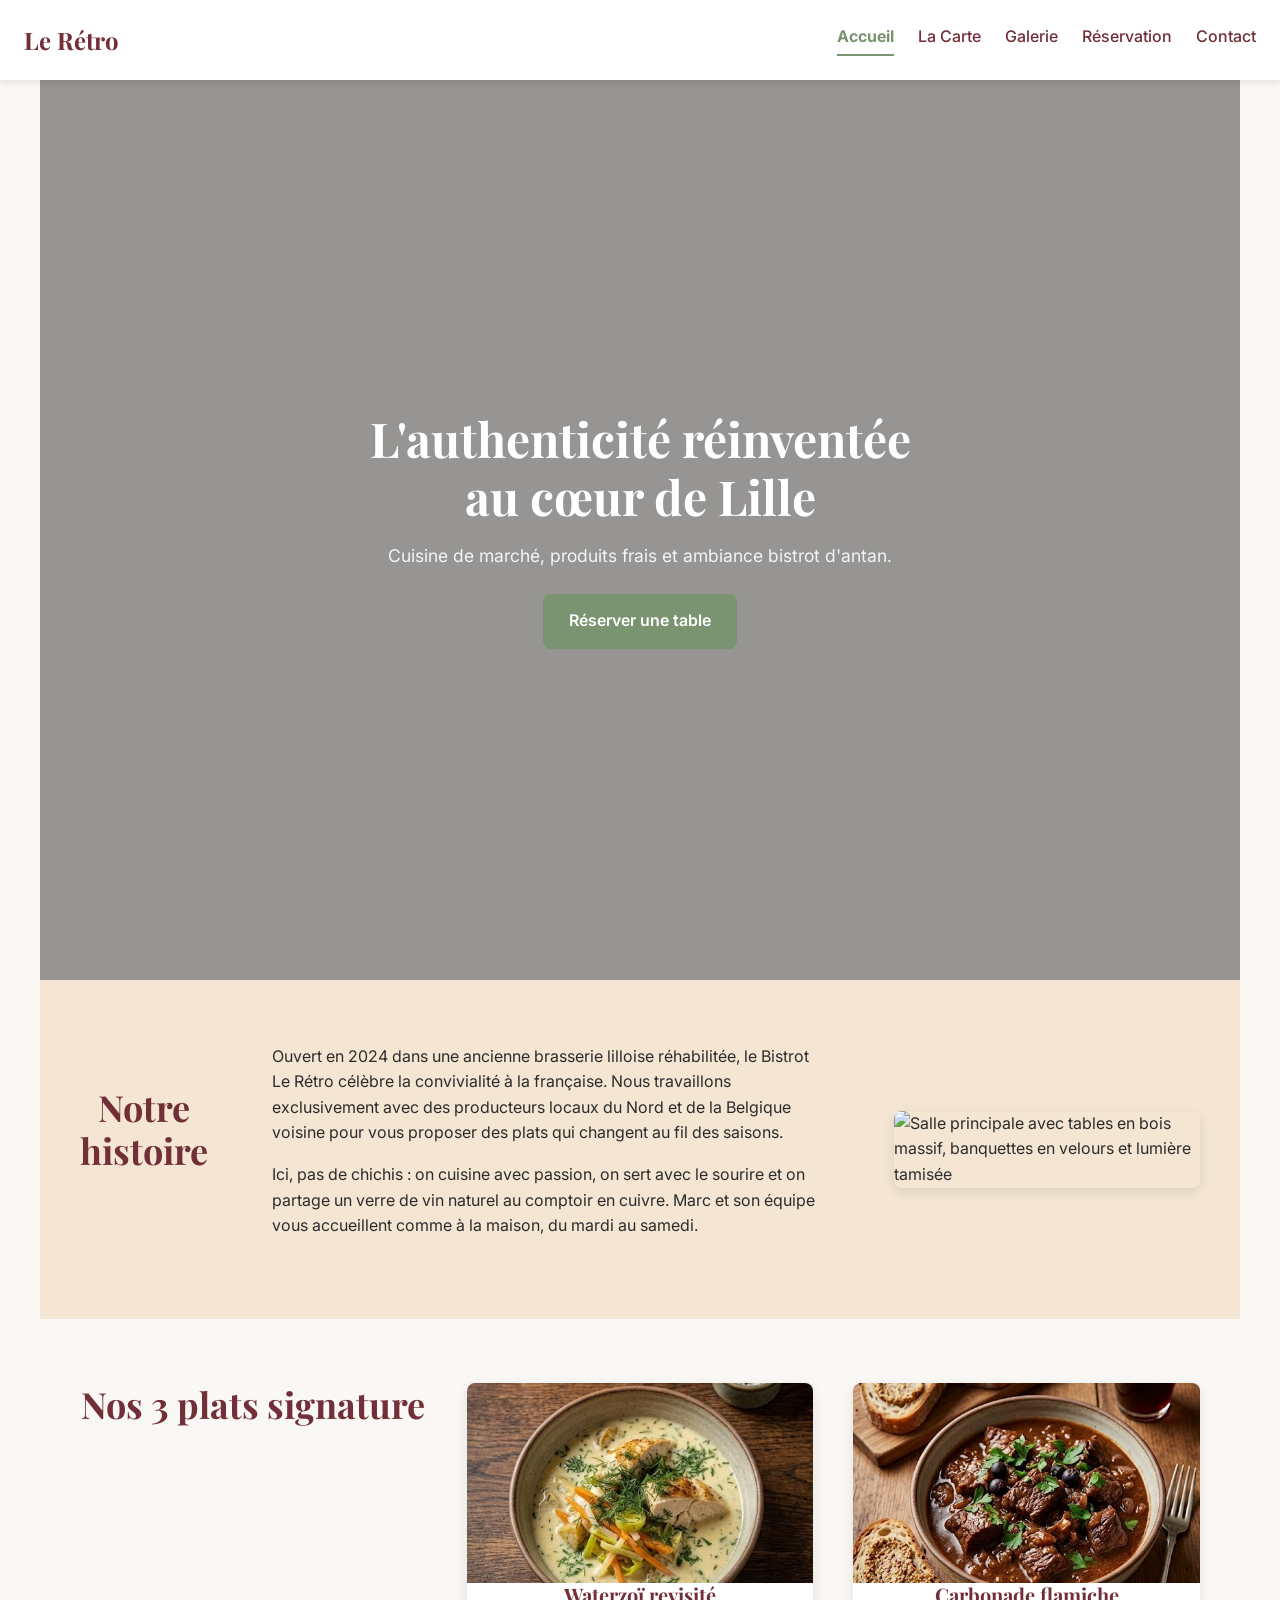
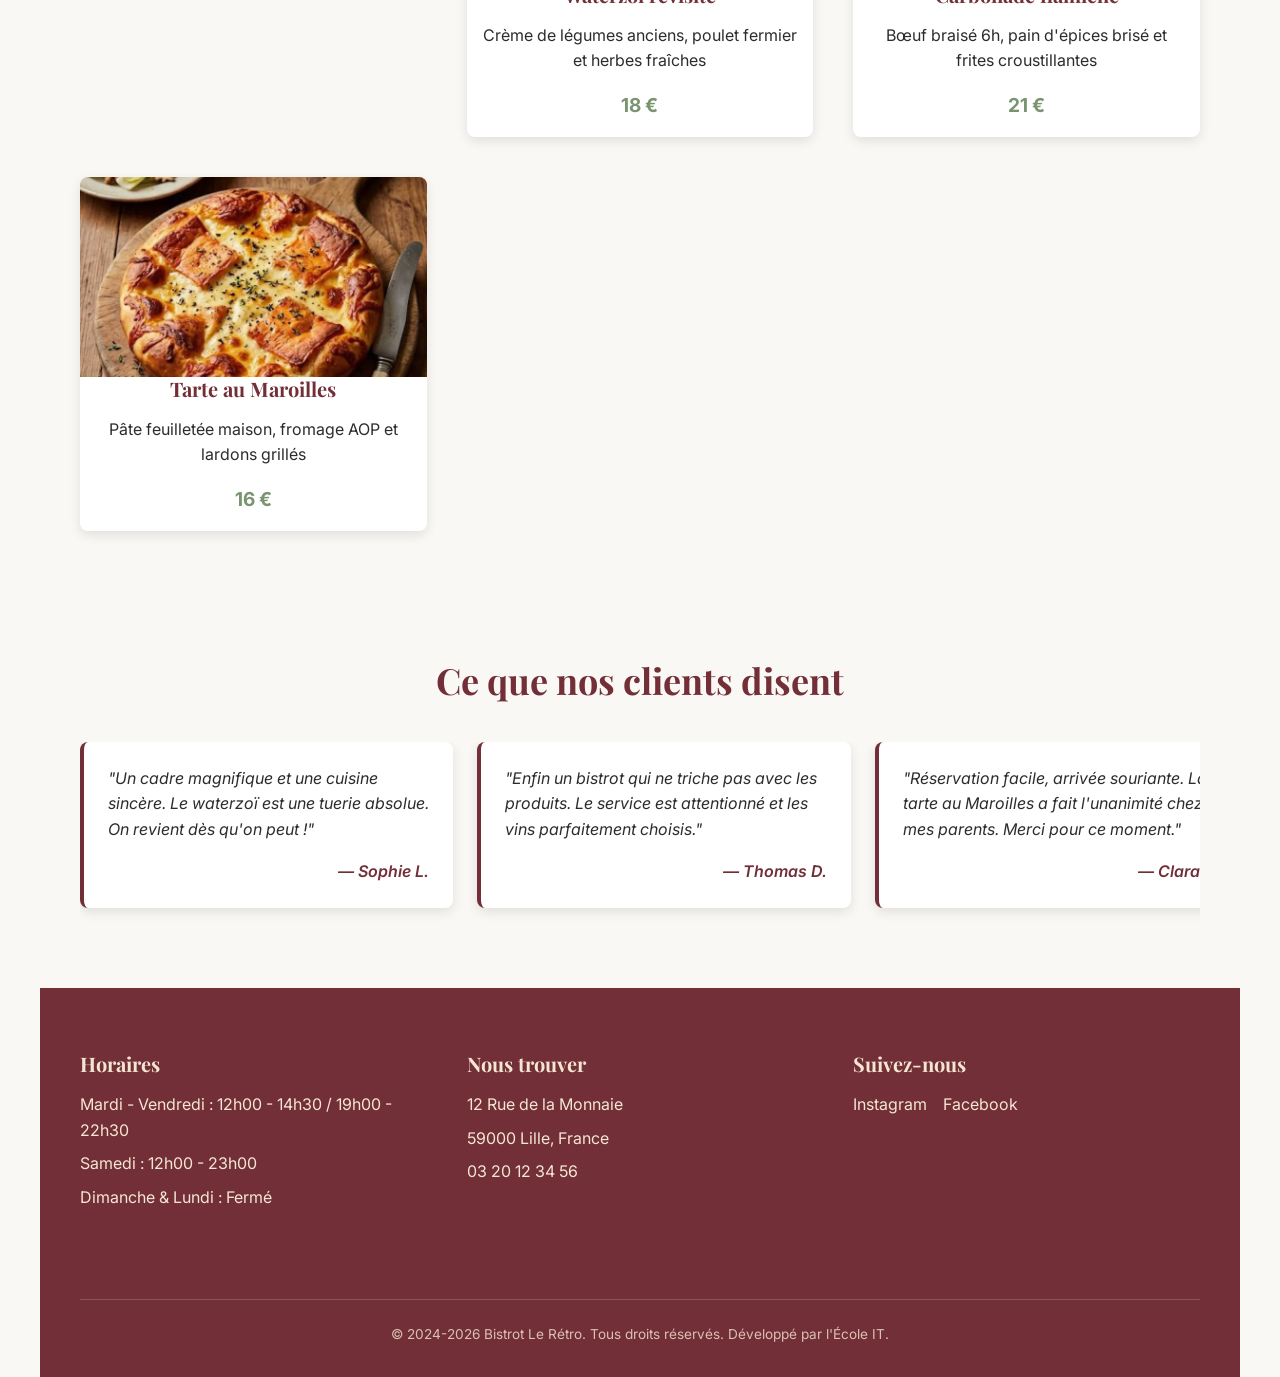
==== index.html @ cd4eb7df "feat add style and menu" ====
<!DOCTYPE html>
<html lang="fr">
<head>
    <meta charset="UTF-8">
    <meta name="viewport" content="width=device-width, initial-scale=1.0">
    <meta name="description" content="Bistrot Le Rétro - Néobistrot lillois. Cuisine de marché, produits frais et cadre chaleureux. Réservez votre table.">
    <title>Bistrot Le Rétro | Accueil</title>
    <link rel="preconnect" href="https://fonts.googleapis.com">
    <link rel="preconnect" href="https://fonts.gstatic.com" crossorigin>
    <link href="https://fonts.googleapis.com/css2?family=Inter:wght@400;500;600&family=Playfair+Display:wght@500;700&display=swap" rel="stylesheet">
    <link rel="stylesheet" href="css/style.css">
</head>
<body>
    <!-- HEADER STICKY -->
    <header class="header" id="header">
        <a href="index.html" class="logo" aria-label="Retour à l'accueil - Bistrot Le Rétro">Le Rétro</a>
        
        <button class="burger-menu" aria-label="Ouvrir le menu de navigation" aria-expanded="false" aria-controls="main-nav">
            <span class="burger-line"></span>
            <span class="burger-line"></span>
            <span class="burger-line"></span>
        </button>

        <nav class="main-nav" id="main-nav">
            <ul class="nav-list">
                <li><a href="index.html" class="nav-link active" aria-current="page">Accueil</a></li>
                <li><a href="menu.html" class="nav-link">La Carte</a></li>
                <li><a href="galerie.html" class="nav-link">Galerie</a></li>
                <li><a href="reservation.html" class="nav-link">Réservation</a></li>
                <li><a href="contact.html" class="nav-link">Contact</a></li>
            </ul>
        </nav>
    </header>

    <main>
        <!-- HERO PLEIN ÉCRAN -->
        <section class="hero" id="hero">
            <div class="hero-overlay"></div>
            <div class="hero-content">
                <h1>L'authenticité réinventée au cœur de Lille</h1>
                <p class="hero-slogan">Cuisine de marché, produits frais et ambiance bistrot d'antan.</p>
                <a href="reservation.html" class="btn btn-primary">Réserver une table</a>
            </div>
        </section>

        <!-- NOTRE HISTOIRE (Flexbox) -->
        <section class="story" id="story">
            <h2>Notre histoire</h2>
            <article class="story-text">
                <p>Ouvert en 2024 dans une ancienne brasserie lilloise réhabilitée, le Bistrot Le Rétro célèbre la convivialité à la française. Nous travaillons exclusivement avec des producteurs locaux du Nord et de la Belgique voisine pour vous proposer des plats qui changent au fil des saisons.</p>
                <p>Ici, pas de chichis : on cuisine avec passion, on sert avec le sourire et on partage un verre de vin naturel au comptoir en cuivre. Marc et son équipe vous accueillent comme à la maison, du mardi au samedi.</p>
            </article>
            <img src="img/interieur-bistrot.webp" alt="Salle principale avec tables en bois massif, banquettes en velours et lumière tamisée" class="story-image" loading="lazy">
        </section>

        <!-- 3 PLATS SIGNATURE (Grid) -->
        <section class="signatures" id="signatures">
            <h2>Nos 3 plats signature</h2>
            <article class="signature-card">
                <img src="img/waterzoi.jpeg" alt="Waterzoï de volaille dans un plat en fonte avec légumes verts" class="signature-img" loading="lazy">
                <h3>Waterzoï revisité</h3>
                <p>Crème de légumes anciens, poulet fermier et herbes fraîches</p>
                <span class="signature-price">18 €</span>
            </article>
            <article class="signature-card">
                <img src="img/carbo.jpeg" alt="Carbonade flamande accompagnée de frites maison et sauce brune" class="signature-img" loading="lazy">
                <h3>Carbonade flamiche</h3>
                <p>Bœuf braisé 6h, pain d'épices brisé et frites croustillantes</p>
                <span class="signature-price">21 €</span>
            </article>
            <article class="signature-card">
                <img src="img/tarte.webp" alt="Tarte au Maroilles dorée servie avec une salade verte assaisonnée" class="signature-img" loading="lazy">
                <h3>Tarte au Maroilles</h3>
                <p>Pâte feuilletée maison, fromage AOP et lardons grillés</p>
                <span class="signature-price">16 €</span>
            </article>
        </section>

        <!-- AVIS CLIENTS (Carrousel CSS) -->
        <section class="testimonials" id="testimonials">
            <h2>Ce que nos clients disent</h2>
            <div class="testimonials-track">
                <article class="testimonial-card">
                    <blockquote>"Un cadre magnifique et une cuisine sincère. Le waterzoï est une tuerie absolue. On revient dès qu'on peut !"</blockquote>
                    <cite>— Sophie L.</cite>
                </article>
                <article class="testimonial-card">
                    <blockquote>"Enfin un bistrot qui ne triche pas avec les produits. Le service est attentionné et les vins parfaitement choisis."</blockquote>
                    <cite>— Thomas D.</cite>
                </article>
                <article class="testimonial-card">
                    <blockquote>"Réservation facile, arrivée souriante. La tarte au Maroilles a fait l'unanimité chez mes parents. Merci pour ce moment."</blockquote>
                    <cite>— Clara M.</cite>
                </article>
            </div>
        </section>
    </main>

    <!-- FOOTER -->
    <footer class="footer" id="footer">
        <section class="footer-hours">
            <h3>Horaires</h3>
            <p>Mardi - Vendredi : 12h00 - 14h30 / 19h00 - 22h30</p>
            <p>Samedi : 12h00 - 23h00</p>
            <p>Dimanche & Lundi : Fermé</p>
        </section>
        <section class="footer-address">
            <h3>Nous trouver</h3>
            <address>
                <p>12 Rue de la Monnaie</p>
                <p>59000 Lille, France</p>
                <p><a href="tel:+33320123456">03 20 12 34 56</a></p>
            </address>
        </section>
        <section class="footer-social">
            <h3>Suivez-nous</h3>
            <ul class="social-list">
                <li><a href="#" aria-label="Page Instagram du Bistrot" target="_blank" rel="noopener noreferrer">Instagram</a></li>
                <li><a href="#" aria-label="Page Facebook du Bistrot" target="_blank" rel="noopener noreferrer">Facebook</a></li>
            </ul>
        </section>
        <p class="copyright">&copy; 2024-2026 Bistrot Le Rétro. Tous droits réservés. Développé par l'École IT.</p>
    </footer>

    <!-- Scripts préparés pour le J3 (defer pour ne pas bloquer le rendu) -->
    <script src="js/menu.js" defer></script>
    <script src="js/galerie.js" defer></script>
    <script src="js/reservation.js" defer></script>
</body>
</html>
---- css/style.css ----
/* =========================================
   CSS - BISTROT LE RÉTRO (Mobile-First)
   ========================================= */

/* 1. VARIABLES & CONFIGURATION */
:root {
  --color-primary: #722f37;
  --color-secondary: #f5e6d3;
  --color-accent: #7a9471;
  --color-text: #2c2c2c;
  --color-bg: #faf8f5;
  --color-white: #ffffff;

  --font-title: 'Playfair Display', serif;
  --font-body: 'Inter', sans-serif;

  --spacing-xs: 0.5rem;
  --spacing-sm: 1rem;
  --spacing-md: 1.5rem;
  --spacing-lg: 2.5rem;
  --spacing-xl: 4rem;

  --radius: 8px;
  --shadow: 0 4px 12px rgba(0,0,0,0.1);
  --transition: 0.3s ease;
}

html { scroll-behavior: smooth; }

/* 2. RESET & BASE */
*, *::before, *::after { box-sizing: border-box; margin: 0; padding: 0; }

body {
  font-family: var(--font-body);
  background-color: var(--color-bg);
  color: var(--color-text);
  line-height: 1.6;
  font-size: 16px;
  -webkit-font-smoothing: antialiased;
}

h1, h2, h3 { font-family: var(--font-title); line-height: 1.2; color: var(--color-primary); margin-bottom: var(--spacing-sm); }
h1 { font-size: 2rem; }
h2 { font-size: 1.75rem; text-align: center; margin-bottom: var(--spacing-lg); }
h3 { font-size: 1.25rem; }

p { margin-bottom: var(--spacing-sm); }
a { color: var(--color-primary); text-decoration: none; transition: color var(--transition); }
a:hover, a:focus { color: var(--color-accent); }
img { max-width: 100%; height: auto; display: block; }
ul { list-style: none; }
button { font-family: inherit; cursor: pointer; border: none; background: none; }

/* Accessibilité & Réduction de mouvement */
@media (prefers-reduced-motion: reduce) {
  *, *::before, *::after { animation-duration: 0.01ms !important; transition-duration: 0.01ms !important; scroll-behavior: auto !important; }
}

/* 3. UTILITAIRES */
.btn {
  display: inline-block;
  padding: 0.8rem 1.5rem;
  background: var(--color-primary);
  color: var(--color-white);
  border: 2px solid var(--color-primary);
  border-radius: var(--radius);
  font-weight: 600;
  text-align: center;
  transition: background var(--transition), color var(--transition), border-color var(--transition);
}
.btn:hover, .btn:focus { background: transparent; color: var(--color-primary); }

/* 4. HEADER & NAVIGATION (Mobile par défaut) */
.header {
  position: sticky;
  top: 0;
  z-index: 100;
  background: var(--color-white);
  box-shadow: 0 2px 8px rgba(0,0,0,0.1);
  padding: var(--spacing-sm) var(--spacing-md);
  display: flex;
  justify-content: space-between;
  align-items: center;
}
.logo { font-family: var(--font-title); font-size: 1.5rem; font-weight: 700; color: var(--color-primary); }

.burger-menu { display: flex; flex-direction: column; gap: 4px; padding: 0.5rem; }
.burger-line { display: block; width: 24px; height: 3px; background: var(--color-primary); border-radius: 2px; transition: transform var(--transition), opacity var(--transition); }

.main-nav {
  position: absolute;
  top: 100%; left: 0; right: 0;
  background: var(--color-white);
  padding: var(--spacing-sm);
  transform: translateY(-10px);
  opacity: 0; visibility: hidden;
  transition: all var(--transition);
  box-shadow: var(--shadow);
}
.main-nav.is-active { transform: translateY(0); opacity: 1; visibility: visible; } /* Hook JS */

.nav-list { display: flex; flex-direction: column; gap: var(--spacing-sm); }
.nav-link { font-weight: 500; padding: 0.5rem; display: block; border-bottom: 1px solid var(--color-secondary); }
.nav-link.active { color: var(--color-accent); font-weight: 700; }

/* 5. SECTIONS PRINCIPALES */
/* HERO */
.hero {
  position: relative;
  min-height: 80vh;
  background: linear-gradient(rgba(0,0,0,0.4), rgba(0,0,0,0.4)), url('../img/hero-bg.webp') center/cover no-repeat;
  display: flex; align-items: center; justify-content: center;
  text-align: center; padding: var(--spacing-xl) var(--spacing-sm);
}
.hero-overlay { position: absolute; inset: 0; }
.hero-content { position: relative; z-index: 2; color: var(--color-white); max-width: 600px; }
.hero h1 { color: var(--color-white); margin-bottom: var(--spacing-sm); }
.hero-slogan { font-size: 1.1rem; margin-bottom: var(--spacing-md); opacity: 0.9; }
.hero .btn { background: var(--color-accent); border-color: var(--color-accent); }
.hero .btn:hover { background: transparent; color: var(--color-accent); }

/* STORY (Flex 2 colonnes sur tablette+) */
.story { padding: var(--spacing-xl) var(--spacing-sm); background: var(--color-secondary); display: flex; flex-direction: column; gap: var(--spacing-lg); align-items: center; }
.story-text { max-width: 800px; text-align: center; }
.story-image { border-radius: var(--radius); box-shadow: var(--shadow); width: 100%; max-width: 400px; }

/* SIGNATURES (Grid 1 col mobile → 2 → 3) */
.signatures { padding: var(--spacing-xl) var(--spacing-sm); display: grid; grid-template-columns: 1fr; gap: var(--spacing-lg); max-width: 1200px; margin: 0 auto; }
.signature-card { background: var(--color-white); border-radius: var(--radius); overflow: hidden; box-shadow: var(--shadow); transition: transform var(--transition); text-align: center; }
.signature-card:hover { transform: translateY(-5px); }
.signature-img { width: 100%; height: 200px; object-fit: cover; }
.signature-card h3, .signature-card p, .signature-price { padding: 0 var(--spacing-sm); }
.signature-price { display: block; margin-top: var(--spacing-xs); margin-bottom: var(--spacing-sm); font-weight: 700; color: var(--color-accent); font-size: 1.2rem; }

/* TESTIMONIALS (Carrousel CSS pur) */
.testimonials { padding: var(--spacing-xl) var(--spacing-sm); background: var(--color-bg); overflow: hidden; }
.testimonials-track { display: flex; gap: var(--spacing-md); overflow-x: auto; scroll-snap-type: x mandatory; padding-bottom: var(--spacing-sm); -webkit-overflow-scrolling: touch; }
.testimonials-track::-webkit-scrollbar { height: 6px; }
.testimonials-track::-webkit-scrollbar-thumb { background: var(--color-primary); border-radius: 3px; }
.testimonial-card { flex: 0 0 85%; background: var(--color-white); padding: var(--spacing-md); border-radius: var(--radius); box-shadow: var(--shadow); scroll-snap-align: center; border-left: 4px solid var(--color-primary); }
.testimonial-card blockquote { font-style: italic; margin-bottom: var(--spacing-sm); }
.testimonial-card cite { font-weight: 600; color: var(--color-primary); display: block; text-align: right; }

/* FOOTER */
.footer { background: var(--color-primary); color: var(--color-secondary); padding: var(--spacing-xl) var(--spacing-sm) var(--spacing-md); display: flex; flex-direction: column; gap: var(--spacing-lg); }
.footer h3 { color: var(--color-secondary); margin-bottom: var(--spacing-sm); }
.footer p, .footer a { color: var(--color-secondary); margin-bottom: var(--spacing-xs); }
.footer address { font-style: normal; }
.footer-social ul { display: flex; gap: var(--spacing-sm); margin-top: var(--spacing-xs); }
.copyright { text-align: center; margin-top: var(--spacing-lg); padding-top: var(--spacing-md); border-top: 1px solid rgba(255,255,255,0.2); font-size: 0.85rem; opacity: 0.8; }

/* =========================================
   MEDIA QUERIES (TABLETTE ≥768px)
   ========================================= */
@media (min-width: 768px) {
  h1 { font-size: 2.5rem; } h2 { font-size: 2rem; }
  
  .burger-menu { display: none; }
  .main-nav { position: static; transform: none; opacity: 1; visibility: visible; background: transparent; box-shadow: none; padding: 0; }
  .nav-list { flex-direction: row; gap: var(--spacing-md); }
  .nav-link { border-bottom: none; padding: 0.5rem 0; position: relative; }
  .nav-link::after { content: ''; display: block; width: 0; height: 2px; background: var(--color-accent); transition: width 0.3s ease; margin-top: 4px; }
  .nav-link:hover::after, .nav-link.active::after { width: 100%; }

  .hero { min-height: 90vh; }
  .story { flex-direction: row; text-align: left; gap: var(--spacing-xl); }
  .story-text { text-align: left; }
  .story-image { max-width: 45%; }
  .signatures { grid-template-columns: repeat(2, 1fr); }
  .testimonial-card { flex: 0 0 50%; }
  .footer { display: grid; grid-template-columns: repeat(3, 1fr); gap: var(--spacing-lg); text-align: left; }
  .copyright { grid-column: 1 / -1; }
}

/* =========================================
   MEDIA QUERIES (DESKTOP ≥1280px)
   ========================================= */
@media (min-width: 1280px) {
  .container, .hero, .story, .signatures, .testimonials, .footer { max-width: 1200px; margin-left: auto; margin-right: auto; padding-left: var(--spacing-lg); padding-right: var(--spacing-lg); }
  .hero { min-height: 100vh; }
  h1 { font-size: 3rem; } h2 { font-size: 2.25rem; }
  .signatures { grid-template-columns: repeat(3, 1fr); }
  .story-image { max-width: 40%; }
  .testimonial-card { flex: 0 0 33.33%; }
}
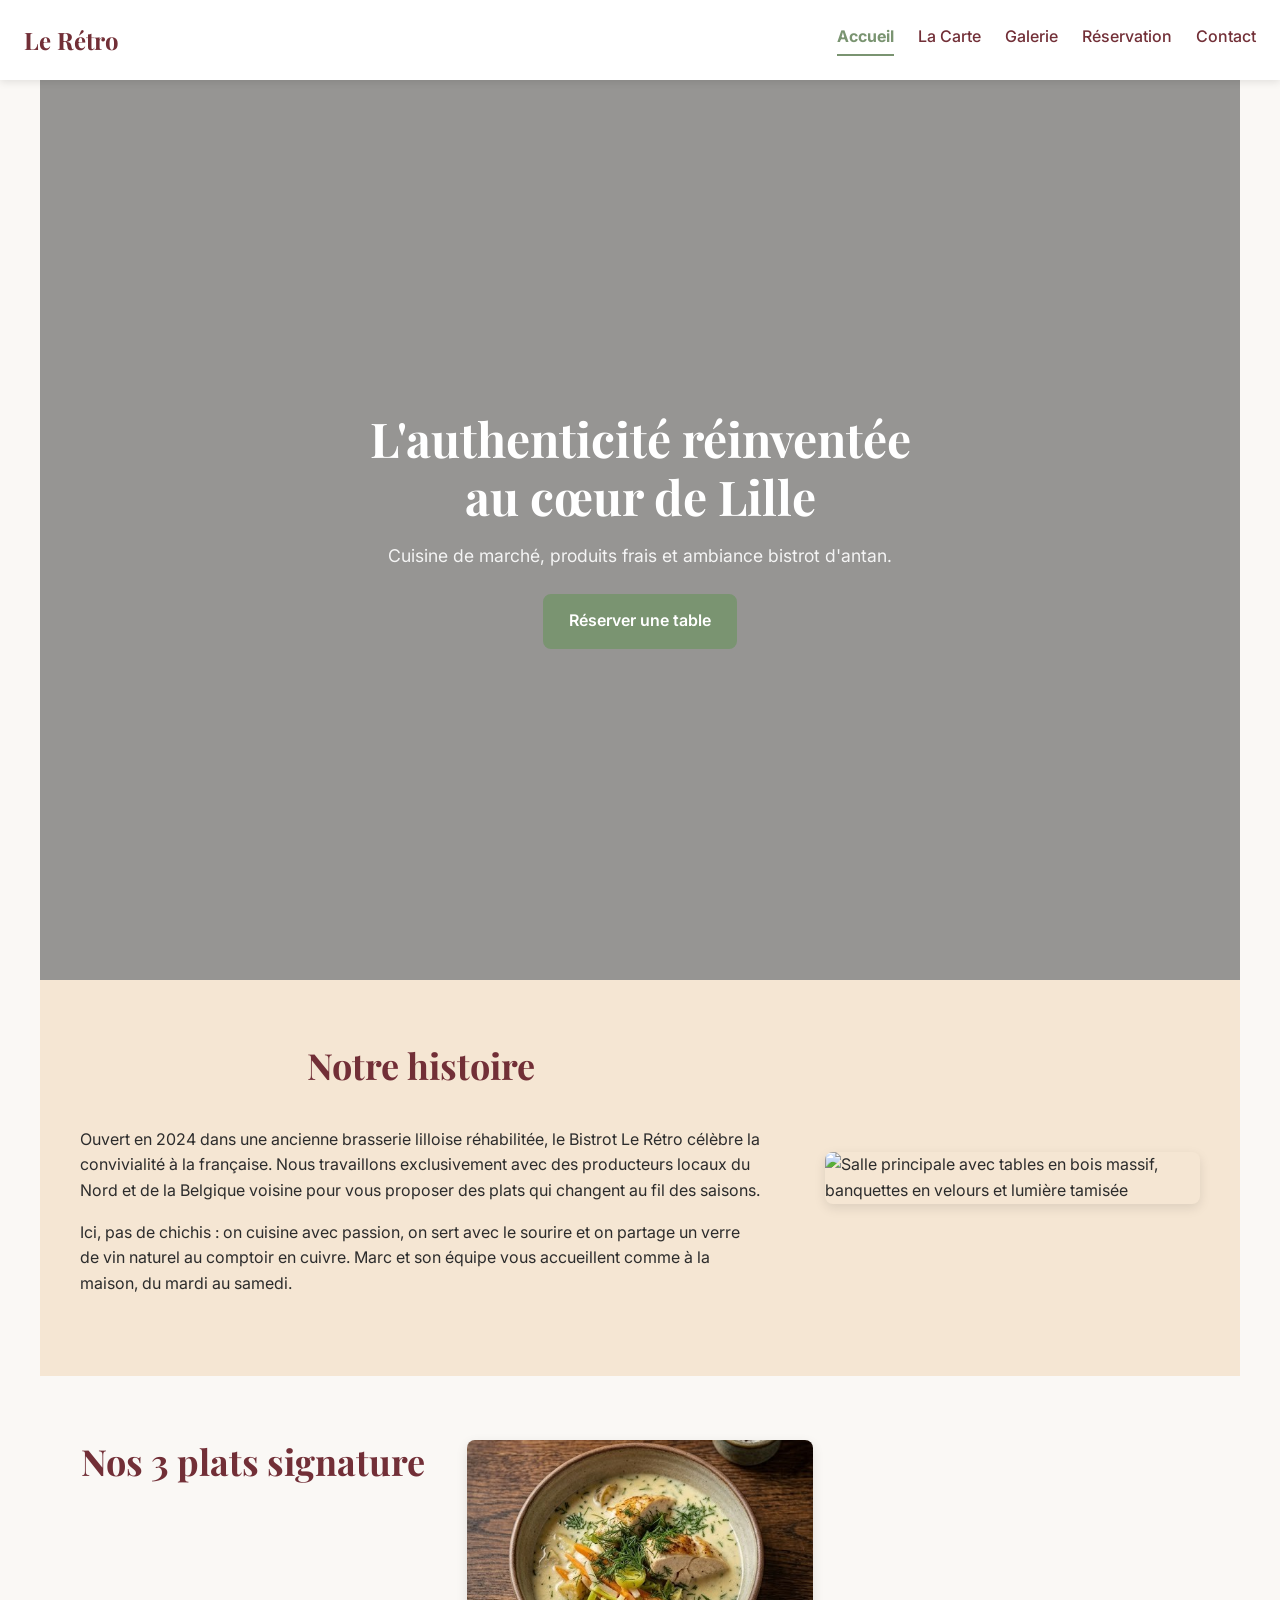
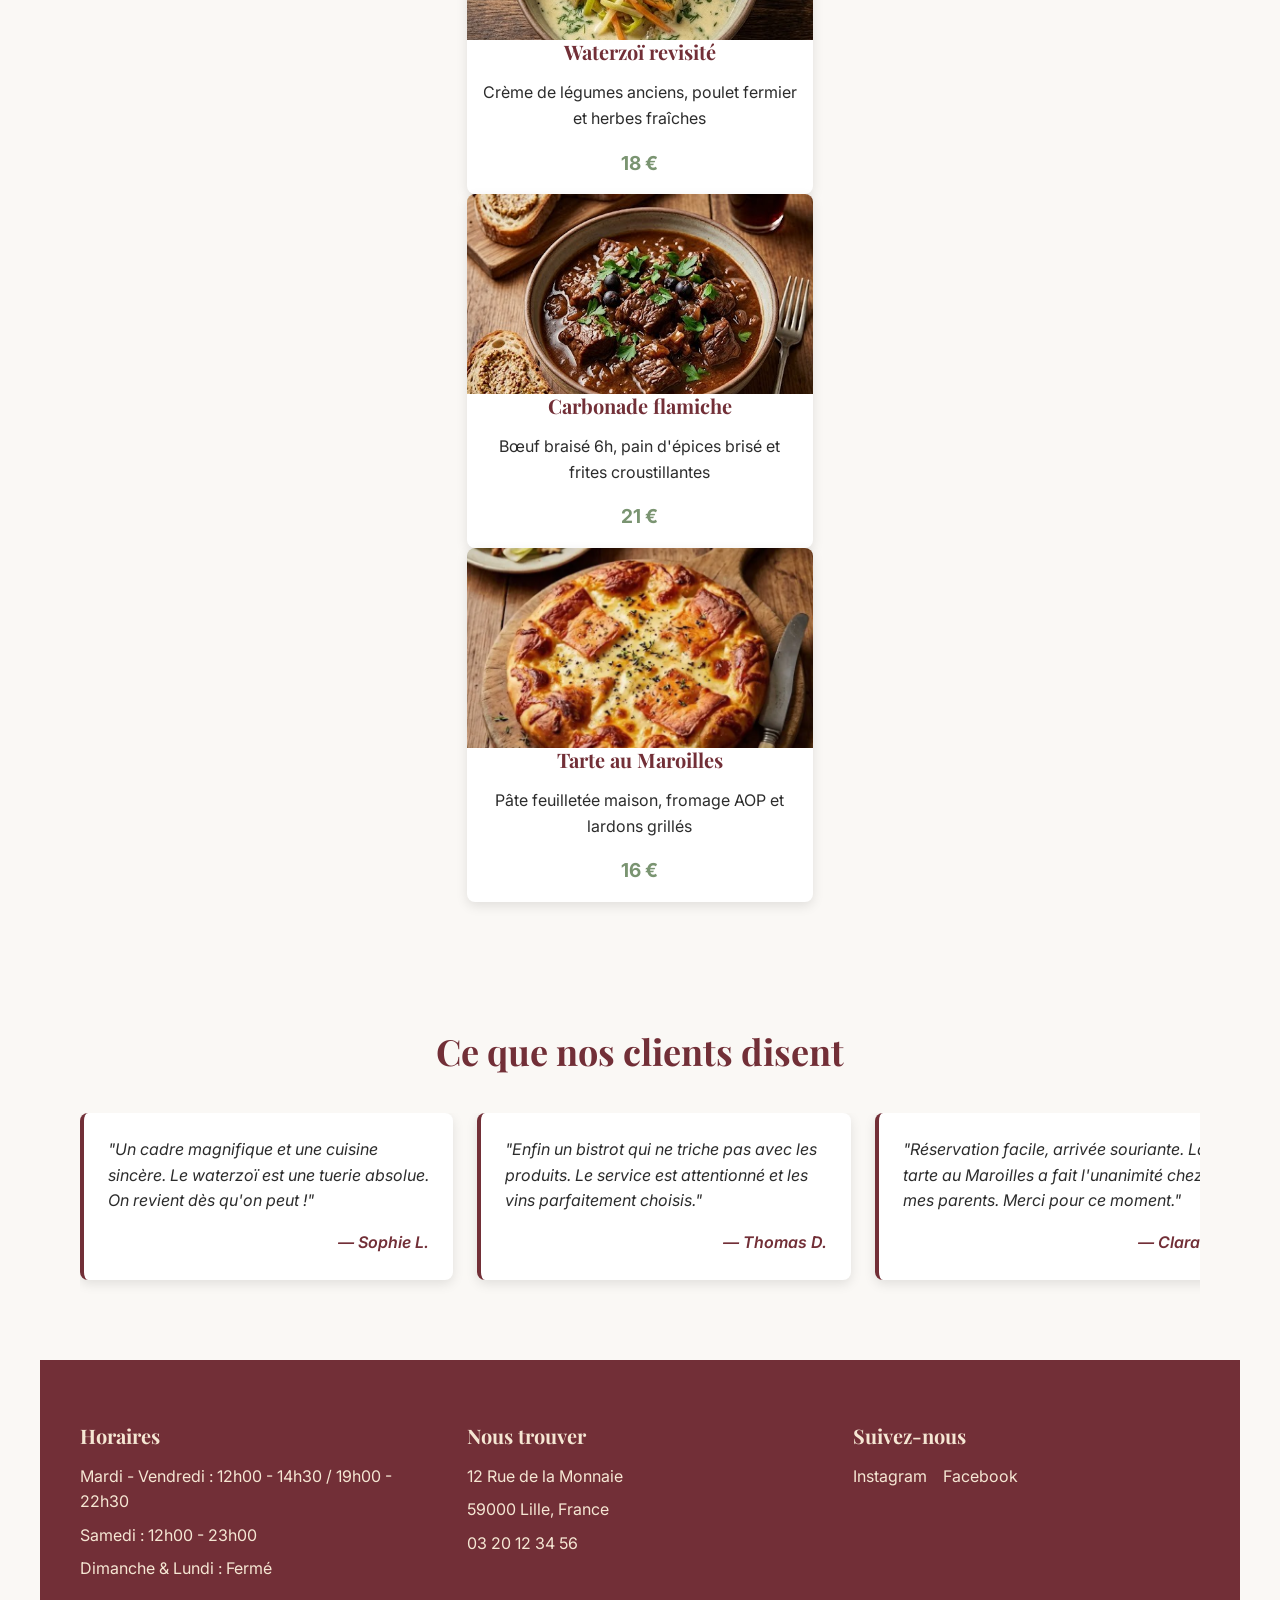
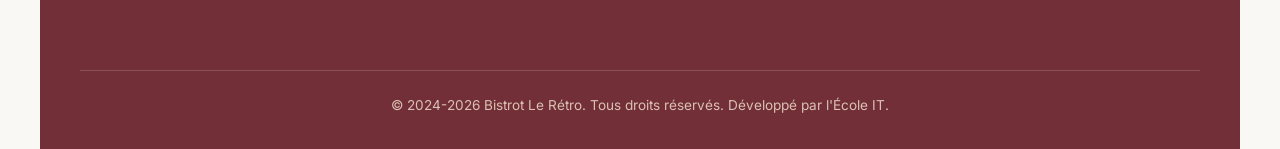
==== commit 615d273a: "feat new index" ====
--- a/index.html
+++ b/index.html
@@ -14,7 +14,7 @@
     <!-- HEADER STICKY -->
     <header class="header" id="header">
         <a href="index.html" class="logo" aria-label="Retour à l'accueil - Bistrot Le Rétro">Le Rétro</a>
-        
+
         <button class="burger-menu" aria-label="Ouvrir le menu de navigation" aria-expanded="false" aria-controls="main-nav">
             <span class="burger-line"></span>
             <span class="burger-line"></span>
@@ -43,37 +43,39 @@
             </div>
         </section>
 
-        <!-- NOTRE HISTOIRE (Flexbox) -->
+        <!-- NOTRE HISTOIRE -->
         <section class="story" id="story">
-            <h2>Notre histoire</h2>
-            <article class="story-text">
+            <div class="story-text">
+                <h2>Notre histoire</h2>
                 <p>Ouvert en 2024 dans une ancienne brasserie lilloise réhabilitée, le Bistrot Le Rétro célèbre la convivialité à la française. Nous travaillons exclusivement avec des producteurs locaux du Nord et de la Belgique voisine pour vous proposer des plats qui changent au fil des saisons.</p>
                 <p>Ici, pas de chichis : on cuisine avec passion, on sert avec le sourire et on partage un verre de vin naturel au comptoir en cuivre. Marc et son équipe vous accueillent comme à la maison, du mardi au samedi.</p>
-            </article>
+            </div>
             <img src="img/interieur-bistrot.webp" alt="Salle principale avec tables en bois massif, banquettes en velours et lumière tamisée" class="story-image" loading="lazy">
         </section>
 
-        <!-- 3 PLATS SIGNATURE (Grid) -->
+        <!-- 3 PLATS SIGNATURE -->
         <section class="signatures" id="signatures">
             <h2>Nos 3 plats signature</h2>
-            <article class="signature-card">
-                <img src="img/waterzoi.jpeg" alt="Waterzoï de volaille dans un plat en fonte avec légumes verts" class="signature-img" loading="lazy">
-                <h3>Waterzoï revisité</h3>
-                <p>Crème de légumes anciens, poulet fermier et herbes fraîches</p>
-                <span class="signature-price">18 €</span>
-            </article>
-            <article class="signature-card">
-                <img src="img/carbo.jpeg" alt="Carbonade flamande accompagnée de frites maison et sauce brune" class="signature-img" loading="lazy">
-                <h3>Carbonade flamiche</h3>
-                <p>Bœuf braisé 6h, pain d'épices brisé et frites croustillantes</p>
-                <span class="signature-price">21 €</span>
-            </article>
-            <article class="signature-card">
-                <img src="img/tarte.webp" alt="Tarte au Maroilles dorée servie avec une salade verte assaisonnée" class="signature-img" loading="lazy">
-                <h3>Tarte au Maroilles</h3>
-                <p>Pâte feuilletée maison, fromage AOP et lardons grillés</p>
-                <span class="signature-price">16 €</span>
-            </article>
+            <div class="signatures-grid">
+                <article class="signature-card">
+                    <img src="img/waterzoi.jpeg" alt="Waterzoï de volaille dans un plat en fonte avec légumes verts" class="signature-img" loading="lazy">
+                    <h3>Waterzoï revisité</h3>
+                    <p>Crème de légumes anciens, poulet fermier et herbes fraîches</p>
+                    <span class="signature-price">18 €</span>
+                </article>
+                <article class="signature-card">
+                    <img src="img/carbo.jpeg" alt="Carbonade flamande accompagnée de frites maison et sauce brune" class="signature-img" loading="lazy">
+                    <h3>Carbonade flamiche</h3>
+                    <p>Bœuf braisé 6h, pain d'épices brisé et frites croustillantes</p>
+                    <span class="signature-price">21 €</span>
+                </article>
+                <article class="signature-card">
+                    <img src="img/tarte.webp" alt="Tarte au Maroilles dorée servie avec une salade verte assaisonnée" class="signature-img" loading="lazy">
+                    <h3>Tarte au Maroilles</h3>
+                    <p>Pâte feuilletée maison, fromage AOP et lardons grillés</p>
+                    <span class="signature-price">16 €</span>
+                </article>
+            </div>
         </section>
 
         <!-- AVIS CLIENTS (Carrousel CSS) -->
@@ -102,7 +104,7 @@
             <h3>Horaires</h3>
             <p>Mardi - Vendredi : 12h00 - 14h30 / 19h00 - 22h30</p>
             <p>Samedi : 12h00 - 23h00</p>
-            <p>Dimanche & Lundi : Fermé</p>
+            <p>Dimanche &amp; Lundi : Fermé</p>
         </section>
         <section class="footer-address">
             <h3>Nous trouver</h3>
@@ -122,9 +124,6 @@
         <p class="copyright">&copy; 2024-2026 Bistrot Le Rétro. Tous droits réservés. Développé par l'École IT.</p>
     </footer>
 
-    <!-- Scripts préparés pour le J3 (defer pour ne pas bloquer le rendu) -->
-    <script src="js/menu.js" defer></script>
-    <script src="js/galerie.js" defer></script>
-    <script src="js/reservation.js" defer></script>
+    <script src="js/nav.js" defer></script>
 </body>
 </html>
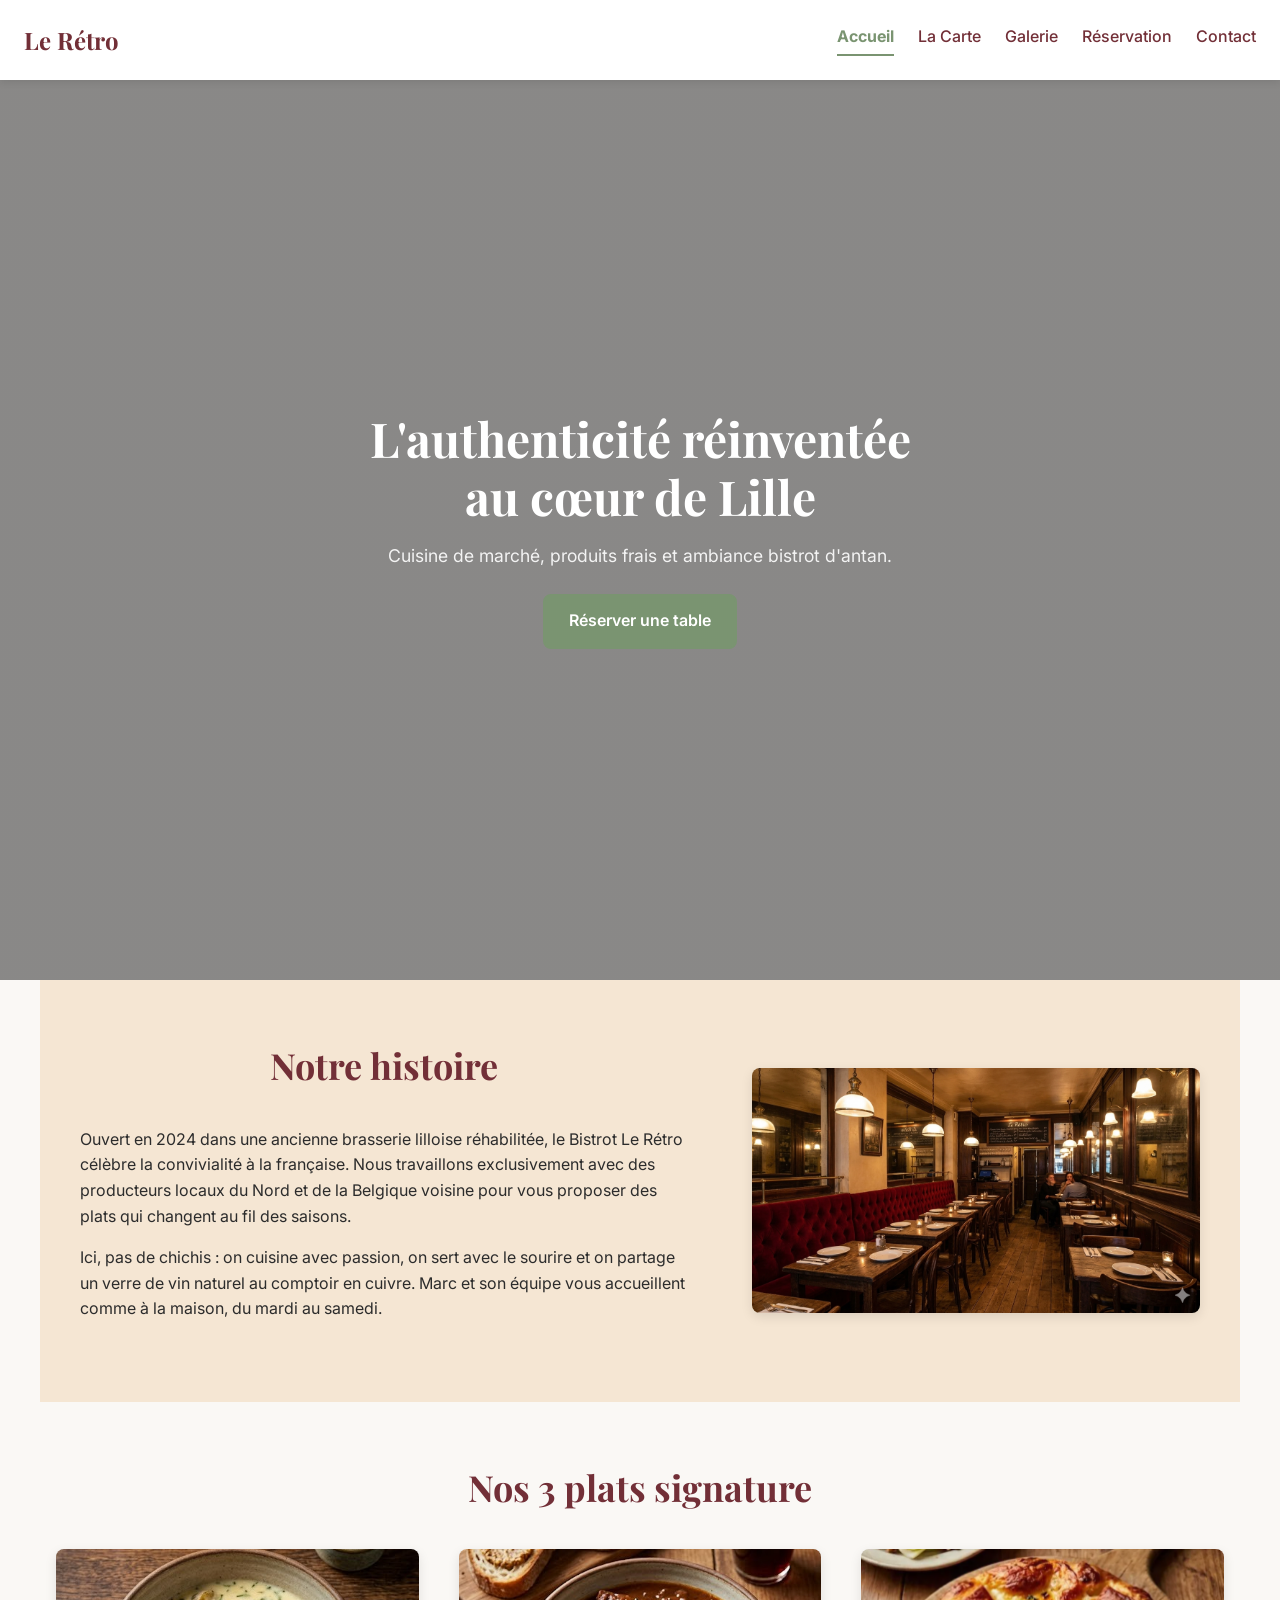
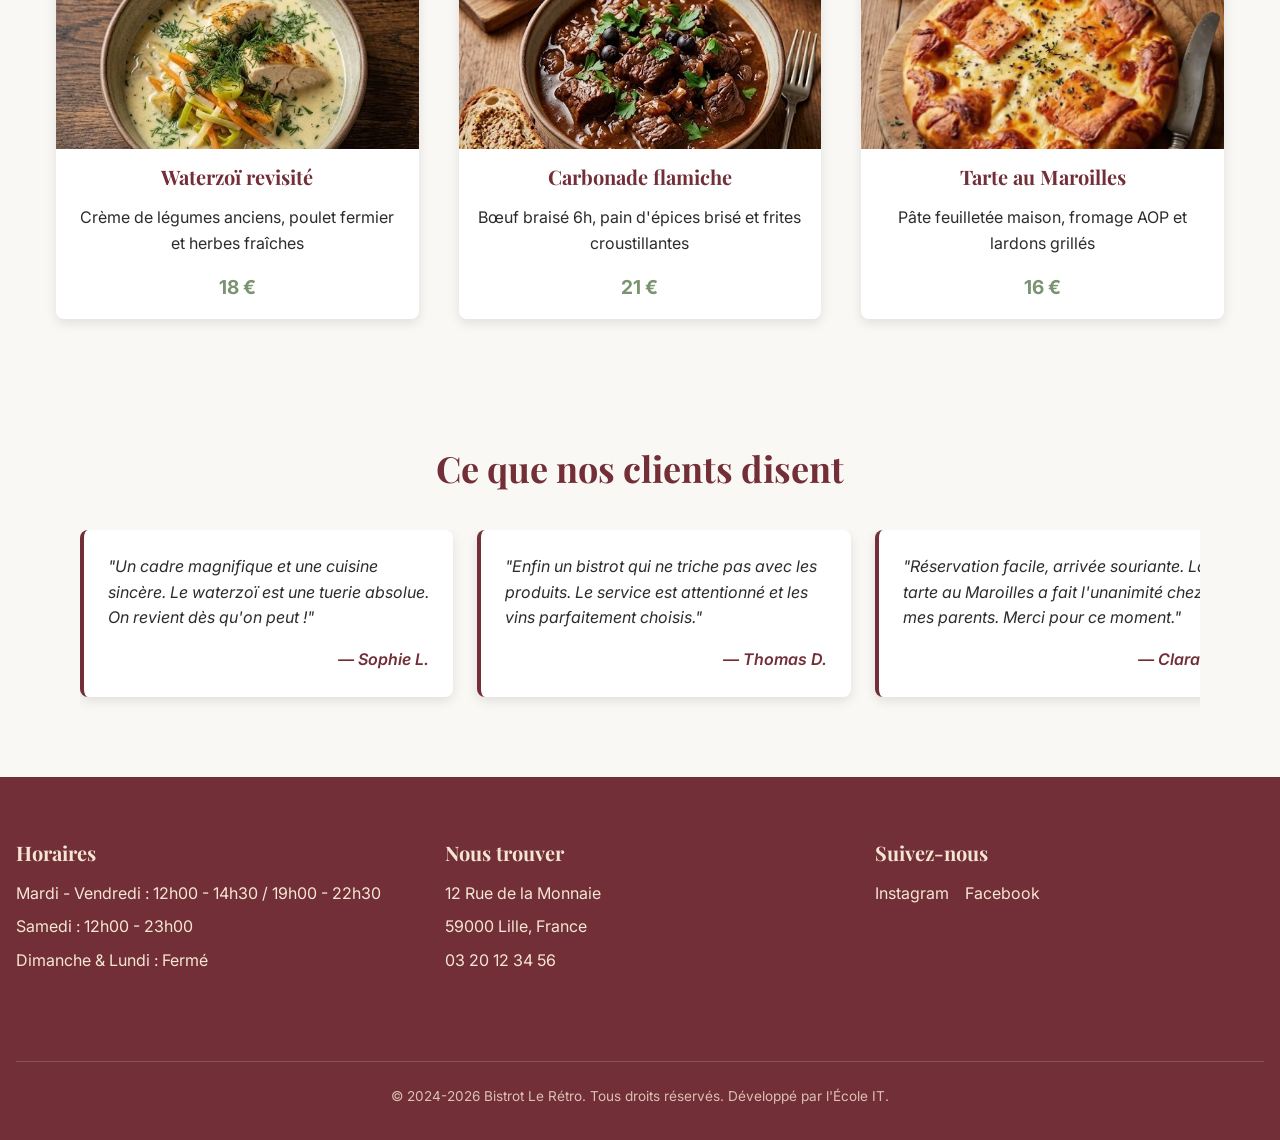
==== commit 60def31f: "feat : add photos" ====
--- a/index.html
+++ b/index.html
@@ -50,7 +50,7 @@
                 <p>Ouvert en 2024 dans une ancienne brasserie lilloise réhabilitée, le Bistrot Le Rétro célèbre la convivialité à la française. Nous travaillons exclusivement avec des producteurs locaux du Nord et de la Belgique voisine pour vous proposer des plats qui changent au fil des saisons.</p>
                 <p>Ici, pas de chichis : on cuisine avec passion, on sert avec le sourire et on partage un verre de vin naturel au comptoir en cuivre. Marc et son équipe vous accueillent comme à la maison, du mardi au samedi.</p>
             </div>
-            <img src="img/interieur-bistrot.webp" alt="Salle principale avec tables en bois massif, banquettes en velours et lumière tamisée" class="story-image" loading="lazy">
+            <img src="img/salle principal.webp" alt="Salle principale avec tables en bois massif, banquettes en velours et lumière tamisée" class="story-image" loading="lazy">
         </section>
 
         <!-- 3 PLATS SIGNATURE -->
--- a/css/style.css
+++ b/css/style.css
@@ -10,6 +10,8 @@
   --color-text: #2c2c2c;
   --color-bg: #faf8f5;
   --color-white: #ffffff;
+  --color-error: #c0392b;
+  --color-success: #27ae60;
 
   --font-title: 'Playfair Display', serif;
   --font-body: 'Inter', sans-serif;
@@ -56,6 +58,9 @@
   *, *::before, *::after { animation-duration: 0.01ms !important; transition-duration: 0.01ms !important; scroll-behavior: auto !important; }
 }
 
+/* Focus visible pour l'accessibilité */
+:focus-visible { outline: 3px solid var(--color-accent); outline-offset: 2px; }
+
 /* 3. UTILITAIRES */
 .btn {
   display: inline-block;
@@ -69,6 +74,16 @@
   transition: background var(--transition), color var(--transition), border-color var(--transition);
 }
 .btn:hover, .btn:focus { background: transparent; color: var(--color-primary); }
+
+.btn-secondary {
+  background: transparent;
+  color: var(--color-primary);
+  border: 2px solid var(--color-primary);
+}
+.btn-secondary:hover, .btn-secondary:focus {
+  background: var(--color-primary);
+  color: var(--color-white);
+}
 
 /* 4. HEADER & NAVIGATION (Mobile par défaut) */
 .header {
@@ -86,6 +101,11 @@
 
 .burger-menu { display: flex; flex-direction: column; gap: 4px; padding: 0.5rem; }
 .burger-line { display: block; width: 24px; height: 3px; background: var(--color-primary); border-radius: 2px; transition: transform var(--transition), opacity var(--transition); }
+
+/* Burger animé quand actif */
+.burger-menu.is-active .burger-line:nth-child(1) { transform: translateY(7px) rotate(45deg); }
+.burger-menu.is-active .burger-line:nth-child(2) { opacity: 0; }
+.burger-menu.is-active .burger-line:nth-child(3) { transform: translateY(-7px) rotate(-45deg); }
 
 .main-nav {
   position: absolute;
@@ -97,18 +117,19 @@
   transition: all var(--transition);
   box-shadow: var(--shadow);
 }
-.main-nav.is-active { transform: translateY(0); opacity: 1; visibility: visible; } /* Hook JS */
+.main-nav.is-active { transform: translateY(0); opacity: 1; visibility: visible; }
 
 .nav-list { display: flex; flex-direction: column; gap: var(--spacing-sm); }
 .nav-link { font-weight: 500; padding: 0.5rem; display: block; border-bottom: 1px solid var(--color-secondary); }
 .nav-link.active { color: var(--color-accent); font-weight: 700; }
 
 /* 5. SECTIONS PRINCIPALES */
+
 /* HERO */
 .hero {
   position: relative;
   min-height: 80vh;
-  background: linear-gradient(rgba(0,0,0,0.4), rgba(0,0,0,0.4)), url('../img/hero-bg.webp') center/cover no-repeat;
+  background: linear-gradient(rgba(0,0,0,0.45), rgba(0,0,0,0.45)), url('../img/hero-bg.webp') center/cover no-repeat;
   display: flex; align-items: center; justify-content: center;
   text-align: center; padding: var(--spacing-xl) var(--spacing-sm);
 }
@@ -117,22 +138,33 @@
 .hero h1 { color: var(--color-white); margin-bottom: var(--spacing-sm); }
 .hero-slogan { font-size: 1.1rem; margin-bottom: var(--spacing-md); opacity: 0.9; }
 .hero .btn { background: var(--color-accent); border-color: var(--color-accent); }
-.hero .btn:hover { background: transparent; color: var(--color-accent); }
-
-/* STORY (Flex 2 colonnes sur tablette+) */
+.hero .btn:hover, .hero .btn:focus { background: transparent; color: var(--color-accent); }
+
+/* STORY */
 .story { padding: var(--spacing-xl) var(--spacing-sm); background: var(--color-secondary); display: flex; flex-direction: column; gap: var(--spacing-lg); align-items: center; }
 .story-text { max-width: 800px; text-align: center; }
 .story-image { border-radius: var(--radius); box-shadow: var(--shadow); width: 100%; max-width: 400px; }
 
-/* SIGNATURES (Grid 1 col mobile → 2 → 3) */
-.signatures { padding: var(--spacing-xl) var(--spacing-sm); display: grid; grid-template-columns: 1fr; gap: var(--spacing-lg); max-width: 1200px; margin: 0 auto; }
+/* SIGNATURES — correction : h2 hors du grid → grid complet sur la section */
+.signatures {
+  padding: var(--spacing-xl) var(--spacing-sm);
+  max-width: 1200px;
+  margin: 0 auto;
+}
+.signatures h2 { margin-bottom: var(--spacing-lg); }
+.signatures-grid {
+  display: grid;
+  grid-template-columns: 1fr;
+  gap: var(--spacing-lg);
+}
 .signature-card { background: var(--color-white); border-radius: var(--radius); overflow: hidden; box-shadow: var(--shadow); transition: transform var(--transition); text-align: center; }
 .signature-card:hover { transform: translateY(-5px); }
 .signature-img { width: 100%; height: 200px; object-fit: cover; }
 .signature-card h3, .signature-card p, .signature-price { padding: 0 var(--spacing-sm); }
+.signature-card h3 { margin-top: var(--spacing-sm); }
 .signature-price { display: block; margin-top: var(--spacing-xs); margin-bottom: var(--spacing-sm); font-weight: 700; color: var(--color-accent); font-size: 1.2rem; }
 
-/* TESTIMONIALS (Carrousel CSS pur) */
+/* TESTIMONIALS */
 .testimonials { padding: var(--spacing-xl) var(--spacing-sm); background: var(--color-bg); overflow: hidden; }
 .testimonials-track { display: flex; gap: var(--spacing-md); overflow-x: auto; scroll-snap-type: x mandatory; padding-bottom: var(--spacing-sm); -webkit-overflow-scrolling: touch; }
 .testimonials-track::-webkit-scrollbar { height: 6px; }
@@ -141,20 +173,414 @@
 .testimonial-card blockquote { font-style: italic; margin-bottom: var(--spacing-sm); }
 .testimonial-card cite { font-weight: 600; color: var(--color-primary); display: block; text-align: right; }
 
-/* FOOTER */
-.footer { background: var(--color-primary); color: var(--color-secondary); padding: var(--spacing-xl) var(--spacing-sm) var(--spacing-md); display: flex; flex-direction: column; gap: var(--spacing-lg); }
+/* =========================================
+   PAGE MENU (menu.html)
+   ========================================= */
+
+.menu-controls {
+  padding: var(--spacing-xl) var(--spacing-sm) var(--spacing-lg);
+  max-width: 1200px;
+  margin: 0 auto;
+  text-align: center;
+}
+.menu-controls h2 { margin-bottom: var(--spacing-md); }
+
+.filter-categories {
+  display: flex;
+  flex-wrap: wrap;
+  gap: var(--spacing-xs);
+  justify-content: center;
+  margin-bottom: var(--spacing-md);
+}
+
+.filter-btn {
+  padding: 0.5rem 1.1rem;
+  border: 2px solid var(--color-primary);
+  border-radius: 50px;
+  font-weight: 600;
+  font-size: 0.9rem;
+  color: var(--color-primary);
+  background: transparent;
+  transition: background var(--transition), color var(--transition);
+}
+.filter-btn:hover, .filter-btn:focus, .filter-btn.active {
+  background: var(--color-primary);
+  color: var(--color-white);
+}
+
+.filter-diet {
+  display: flex;
+  flex-wrap: wrap;
+  gap: var(--spacing-md);
+  justify-content: center;
+  margin-bottom: var(--spacing-md);
+}
+
+.checkbox-label {
+  display: flex;
+  align-items: center;
+  gap: var(--spacing-xs);
+  cursor: pointer;
+  font-weight: 500;
+}
+.checkbox-label input[type="checkbox"] { position: absolute; opacity: 0; width: 0; height: 0; }
+.checkbox-custom {
+  display: inline-block;
+  width: 20px; height: 20px;
+  border: 2px solid var(--color-primary);
+  border-radius: 4px;
+  background: transparent;
+  transition: background var(--transition);
+  flex-shrink: 0;
+  position: relative;
+}
+.checkbox-label input:checked + .checkbox-custom {
+  background: var(--color-accent);
+  border-color: var(--color-accent);
+}
+.checkbox-label input:checked + .checkbox-custom::after {
+  content: '✓';
+  position: absolute;
+  top: -2px; left: 2px;
+  color: white;
+  font-size: 14px;
+  font-weight: 700;
+}
+
+.menu-counter {
+  font-size: 0.9rem;
+  color: var(--color-text);
+  opacity: 0.7;
+  margin-bottom: 0;
+}
+.menu-counter span { font-weight: 700; color: var(--color-primary); opacity: 1; }
+
+.menu-grid {
+  display: grid;
+  grid-template-columns: 1fr;
+  gap: var(--spacing-md);
+  padding: 0 var(--spacing-sm) var(--spacing-xl);
+  max-width: 1200px;
+  margin: 0 auto;
+}
+
+.dish-card {
+  background: var(--color-white);
+  border-radius: var(--radius);
+  overflow: hidden;
+  box-shadow: var(--shadow);
+  transition: transform var(--transition), opacity var(--transition);
+}
+.dish-card:hover { transform: translateY(-3px); }
+.dish-card.hidden { display: none; }
+
+.dish-card img { width: 100%; height: 180px; object-fit: cover; }
+.dish-card h3 { padding: var(--spacing-sm) var(--spacing-sm) var(--spacing-xs); }
+.dish-card > p { padding: 0 var(--spacing-sm); font-size: 0.9rem; color: #555; margin-bottom: 0; }
+
+.dish-footer {
+  display: flex;
+  align-items: center;
+  justify-content: space-between;
+  padding: var(--spacing-sm);
+  margin-top: var(--spacing-xs);
+}
+.dish-price { font-weight: 700; color: var(--color-accent); font-size: 1.1rem; }
+.dish-tags { display: flex; gap: 0.3rem; flex-wrap: wrap; }
+
+.tag {
+  display: inline-block;
+  padding: 2px 8px;
+  border-radius: 50px;
+  font-size: 0.75rem;
+  font-weight: 600;
+}
+.tag-vege { background: #e8f5e9; color: #2e7d32; }
+.tag-gluten { background: #fff3e0; color: #e65100; }
+.tag-epice { background: #fce4ec; color: #c62828; }
+
+/* =========================================
+   PAGE GALERIE (galerie.html)
+   ========================================= */
+
+.galerie-hero {
+  padding: var(--spacing-xl) var(--spacing-sm) var(--spacing-lg);
+  text-align: center;
+  background: var(--color-secondary);
+}
+.galerie-hero p { max-width: 600px; margin: 0 auto; }
+
+.galerie-filters {
+  display: flex;
+  flex-wrap: wrap;
+  gap: var(--spacing-xs);
+  justify-content: center;
+  padding: var(--spacing-lg) var(--spacing-sm);
+}
+
+.galerie-grid {
+  display: grid;
+  grid-template-columns: repeat(2, 1fr);
+  gap: 4px;
+  max-width: 1200px;
+  margin: 0 auto;
+  padding: 0 var(--spacing-sm) var(--spacing-xl);
+}
+.galerie-item {
+  position: relative;
+  overflow: hidden;
+  border-radius: var(--radius);
+  aspect-ratio: 1 / 1;
+  cursor: pointer;
+}
+.galerie-item.large { grid-column: span 2; aspect-ratio: 16 / 9; }
+.galerie-item img {
+  width: 100%; height: 100%;
+  object-fit: cover;
+  transition: transform 0.4s ease;
+}
+.galerie-item:hover img { transform: scale(1.05); }
+.galerie-item-overlay {
+  position: absolute;
+  inset: 0;
+  background: rgba(114, 47, 55, 0.6);
+  display: flex;
+  align-items: flex-end;
+  padding: var(--spacing-sm);
+  opacity: 0;
+  transition: opacity var(--transition);
+}
+.galerie-item:hover .galerie-item-overlay,
+.galerie-item:focus-within .galerie-item-overlay { opacity: 1; }
+.galerie-item-caption { color: var(--color-white); font-weight: 600; font-size: 0.9rem; }
+
+/* Lightbox */
+.lightbox {
+  position: fixed;
+  inset: 0;
+  background: rgba(0,0,0,0.92);
+  z-index: 200;
+  display: flex;
+  align-items: center;
+  justify-content: center;
+  padding: var(--spacing-sm);
+  opacity: 0;
+  visibility: hidden;
+  transition: all var(--transition);
+}
+.lightbox.is-active { opacity: 1; visibility: visible; }
+.lightbox-img { max-width: 90vw; max-height: 85vh; border-radius: var(--radius); object-fit: contain; }
+.lightbox-close {
+  position: absolute;
+  top: var(--spacing-sm);
+  right: var(--spacing-sm);
+  color: white;
+  font-size: 2rem;
+  line-height: 1;
+  padding: 0.5rem;
+  background: rgba(255,255,255,0.1);
+  border-radius: 50%;
+  width: 44px; height: 44px;
+  display: flex; align-items: center; justify-content: center;
+  transition: background var(--transition);
+}
+.lightbox-close:hover { background: rgba(255,255,255,0.25); color: white; }
+.lightbox-nav {
+  position: absolute;
+  top: 50%;
+  transform: translateY(-50%);
+  color: white;
+  font-size: 1.5rem;
+  background: rgba(255,255,255,0.1);
+  border-radius: 50%;
+  width: 44px; height: 44px;
+  display: flex; align-items: center; justify-content: center;
+  transition: background var(--transition);
+}
+.lightbox-nav:hover { background: rgba(255,255,255,0.25); color: white; }
+.lightbox-prev { left: var(--spacing-sm); }
+.lightbox-next { right: var(--spacing-sm); }
+.lightbox-caption {
+  position: absolute;
+  bottom: var(--spacing-md);
+  left: 50%;
+  transform: translateX(-50%);
+  color: white;
+  font-size: 0.9rem;
+  background: rgba(0,0,0,0.5);
+  padding: 0.4rem 1rem;
+  border-radius: 50px;
+  white-space: nowrap;
+}
+
+/* =========================================
+   PAGE RÉSERVATION (reservation.html)
+   ========================================= */
+
+.reservation-section {
+  padding: var(--spacing-xl) var(--spacing-sm);
+  max-width: 700px;
+  margin: 0 auto;
+}
+.reservation-section h2 { margin-bottom: var(--spacing-xs); }
+.reservation-intro { text-align: center; margin-bottom: var(--spacing-lg); color: #555; }
+
+.form-group {
+  margin-bottom: var(--spacing-md);
+}
+.form-group label {
+  display: block;
+  font-weight: 600;
+  margin-bottom: var(--spacing-xs);
+  color: var(--color-text);
+}
+.form-group label .required { color: var(--color-error); margin-left: 2px; }
+
+.form-control {
+  width: 100%;
+  padding: 0.75rem 1rem;
+  border: 2px solid #ddd;
+  border-radius: var(--radius);
+  font-family: var(--font-body);
+  font-size: 1rem;
+  color: var(--color-text);
+  background: var(--color-white);
+  transition: border-color var(--transition);
+  appearance: none;
+}
+.form-control:focus { outline: none; border-color: var(--color-primary); }
+.form-control.error { border-color: var(--color-error); }
+.form-control.success { border-color: var(--color-success); }
+
+.form-error {
+  color: var(--color-error);
+  font-size: 0.85rem;
+  margin-top: 0.25rem;
+  display: none;
+}
+.form-error.visible { display: block; }
+
+.form-row { display: grid; grid-template-columns: 1fr; gap: var(--spacing-md); }
+
+.form-group select { background-image: url("data:image/svg+xml,%3Csvg xmlns='http://www.w3.org/2000/svg' width='12' height='8' viewBox='0 0 12 8'%3E%3Cpath fill='%23722f37' d='M6 8L0 0h12z'/%3E%3C/svg%3E"); background-repeat: no-repeat; background-position: right 1rem center; padding-right: 2.5rem; }
+
+textarea.form-control { resize: vertical; min-height: 100px; }
+
+.form-submit { width: 100%; padding: 1rem; font-size: 1.1rem; margin-top: var(--spacing-sm); }
+
+.reservation-success {
+  display: none;
+  text-align: center;
+  padding: var(--spacing-xl) var(--spacing-sm);
+  background: var(--color-secondary);
+  border-radius: var(--radius);
+  margin-top: var(--spacing-md);
+}
+.reservation-success.visible { display: block; }
+.reservation-success .success-icon { font-size: 3rem; margin-bottom: var(--spacing-sm); }
+.reservation-success h3 { color: var(--color-accent); }
+
+/* Info box */
+.info-box {
+  background: var(--color-secondary);
+  border-left: 4px solid var(--color-primary);
+  border-radius: var(--radius);
+  padding: var(--spacing-md);
+  margin-bottom: var(--spacing-lg);
+}
+.info-box h3 { font-size: 1rem; margin-bottom: var(--spacing-xs); }
+.info-box p { margin-bottom: 0.25rem; font-size: 0.9rem; }
+
+/* =========================================
+   PAGE CONTACT (contact.html)
+   ========================================= */
+
+.contact-hero {
+  padding: var(--spacing-xl) var(--spacing-sm) var(--spacing-lg);
+  text-align: center;
+  background: var(--color-secondary);
+}
+
+.contact-layout {
+  display: flex;
+  flex-direction: column;
+  gap: var(--spacing-xl);
+  padding: var(--spacing-xl) var(--spacing-sm);
+  max-width: 1200px;
+  margin: 0 auto;
+}
+
+.contact-info h3 { margin-bottom: var(--spacing-md); }
+.contact-detail {
+  display: flex;
+  align-items: flex-start;
+  gap: var(--spacing-sm);
+  margin-bottom: var(--spacing-md);
+}
+.contact-icon {
+  width: 40px; height: 40px;
+  background: var(--color-primary);
+  border-radius: 50%;
+  display: flex; align-items: center; justify-content: center;
+  flex-shrink: 0;
+  font-size: 1.1rem;
+}
+.contact-detail-content h4 { font-family: var(--font-body); font-weight: 600; margin-bottom: 0.2rem; font-size: 0.95rem; color: var(--color-text); }
+.contact-detail-content p, .contact-detail-content a { margin-bottom: 0.2rem; font-size: 0.95rem; }
+
+.contact-hours {
+  background: var(--color-secondary);
+  border-radius: var(--radius);
+  padding: var(--spacing-md);
+  margin-top: var(--spacing-md);
+}
+.contact-hours h4 { font-family: var(--font-title); color: var(--color-primary); margin-bottom: var(--spacing-sm); }
+.hours-row { display: flex; justify-content: space-between; font-size: 0.9rem; padding: 0.4rem 0; border-bottom: 1px solid rgba(0,0,0,0.08); }
+.hours-row:last-child { border-bottom: none; }
+.hours-closed { color: var(--color-error); font-weight: 500; }
+
+.contact-map {
+  border-radius: var(--radius);
+  overflow: hidden;
+  box-shadow: var(--shadow);
+  margin-top: var(--spacing-md);
+}
+.contact-map iframe { width: 100%; height: 250px; border: 0; display: block; }
+
+.contact-form-section h3 { margin-bottom: var(--spacing-md); }
+.contact-form .form-submit { width: auto; padding: 0.8rem 2rem; }
+
+/* =========================================
+   FOOTER
+   ========================================= */
+
+.footer {
+  background: var(--color-primary);
+  color: var(--color-secondary);
+  padding: var(--spacing-xl) var(--spacing-sm) var(--spacing-md);
+  display: flex;
+  flex-direction: column;
+  gap: var(--spacing-lg);
+}
 .footer h3 { color: var(--color-secondary); margin-bottom: var(--spacing-sm); }
 .footer p, .footer a { color: var(--color-secondary); margin-bottom: var(--spacing-xs); }
 .footer address { font-style: normal; }
 .footer-social ul { display: flex; gap: var(--spacing-sm); margin-top: var(--spacing-xs); }
-.copyright { text-align: center; margin-top: var(--spacing-lg); padding-top: var(--spacing-md); border-top: 1px solid rgba(255,255,255,0.2); font-size: 0.85rem; opacity: 0.8; }
+.copyright {
+  text-align: center;
+  margin-top: var(--spacing-lg);
+  padding-top: var(--spacing-md);
+  border-top: 1px solid rgba(255,255,255,0.2);
+  font-size: 0.85rem;
+  opacity: 0.8;
+}
 
 /* =========================================
    MEDIA QUERIES (TABLETTE ≥768px)
    ========================================= */
 @media (min-width: 768px) {
   h1 { font-size: 2.5rem; } h2 { font-size: 2rem; }
-  
+
   .burger-menu { display: none; }
   .main-nav { position: static; transform: none; opacity: 1; visibility: visible; background: transparent; box-shadow: none; padding: 0; }
   .nav-list { flex-direction: row; gap: var(--spacing-md); }
@@ -163,23 +589,48 @@
   .nav-link:hover::after, .nav-link.active::after { width: 100%; }
 
   .hero { min-height: 90vh; }
+
   .story { flex-direction: row; text-align: left; gap: var(--spacing-xl); }
   .story-text { text-align: left; }
   .story-image { max-width: 45%; }
-  .signatures { grid-template-columns: repeat(2, 1fr); }
+
+  .signatures-grid { grid-template-columns: repeat(2, 1fr); }
   .testimonial-card { flex: 0 0 50%; }
-  .footer { display: grid; grid-template-columns: repeat(3, 1fr); gap: var(--spacing-lg); text-align: left; }
+
+  .footer {
+    display: grid;
+    grid-template-columns: repeat(3, 1fr);
+    gap: var(--spacing-lg);
+    text-align: left;
+  }
   .copyright { grid-column: 1 / -1; }
+
+  /* Menu */
+  .menu-grid { grid-template-columns: repeat(2, 1fr); }
+  .form-row { grid-template-columns: 1fr 1fr; }
+
+  /* Galerie */
+  .galerie-grid { grid-template-columns: repeat(3, 1fr); }
+  .galerie-item.large { grid-column: span 3; }
+  .contact-map iframe { height: 320px; }
+
+  /* Contact */
+  .contact-layout { flex-direction: row; align-items: flex-start; }
+  .contact-info { flex: 1; }
+  .contact-form-section { flex: 1; }
 }
 
 /* =========================================
    MEDIA QUERIES (DESKTOP ≥1280px)
    ========================================= */
 @media (min-width: 1280px) {
-  .container, .hero, .story, .signatures, .testimonials, .footer { max-width: 1200px; margin-left: auto; margin-right: auto; padding-left: var(--spacing-lg); padding-right: var(--spacing-lg); }
-  .hero { min-height: 100vh; }
+  .hero, .story, .testimonials { max-width: 1200px; margin-left: auto; margin-right: auto; padding-left: var(--spacing-lg); padding-right: var(--spacing-lg); }
+  .hero { min-height: 100vh; max-width: 100%; }
   h1 { font-size: 3rem; } h2 { font-size: 2.25rem; }
-  .signatures { grid-template-columns: repeat(3, 1fr); }
+  .signatures-grid { grid-template-columns: repeat(3, 1fr); }
   .story-image { max-width: 40%; }
   .testimonial-card { flex: 0 0 33.33%; }
+  .menu-grid { grid-template-columns: repeat(3, 1fr); }
+  .galerie-grid { grid-template-columns: repeat(4, 1fr); }
+  .galerie-item.large { grid-column: span 2; }
 }
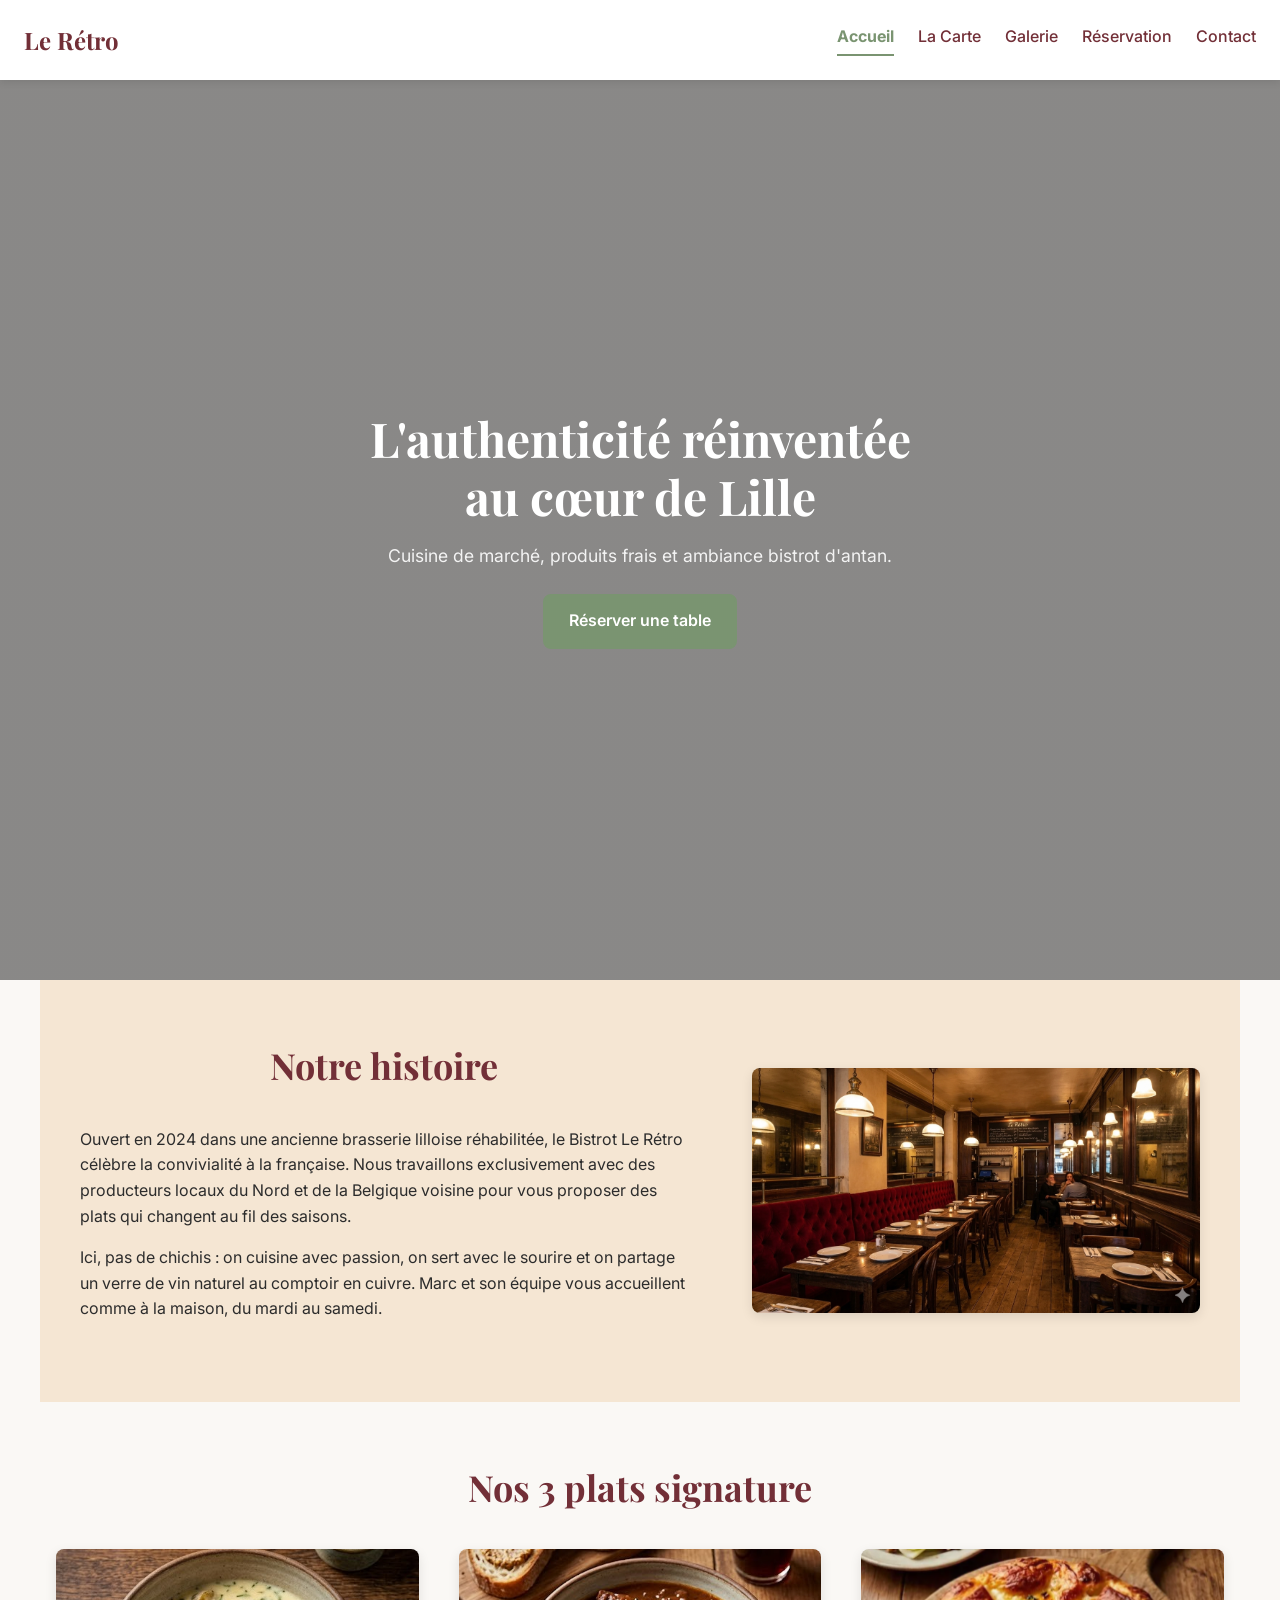
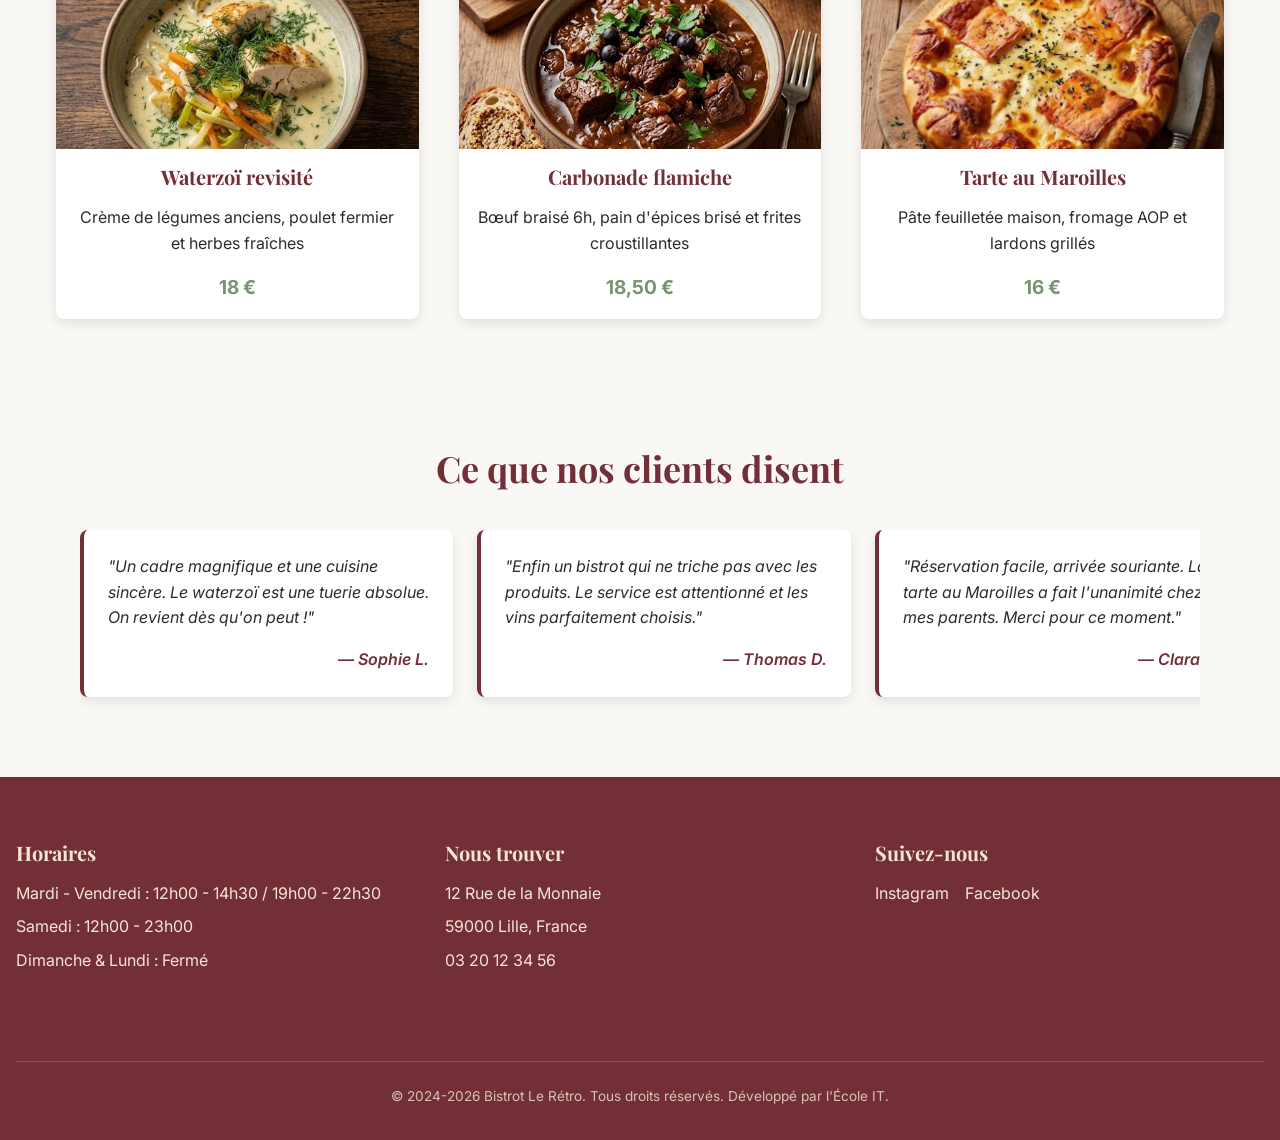
==== commit 18de6939: "fix: fixed price" ====
--- a/index.html
+++ b/index.html
@@ -67,7 +67,7 @@
                     <img src="img/carbo.jpeg" alt="Carbonade flamande accompagnée de frites maison et sauce brune" class="signature-img" loading="lazy">
                     <h3>Carbonade flamiche</h3>
                     <p>Bœuf braisé 6h, pain d'épices brisé et frites croustillantes</p>
-                    <span class="signature-price">21 €</span>
+                    <span class="signature-price">18,50 €</span>
                 </article>
                 <article class="signature-card">
                     <img src="img/tarte.webp" alt="Tarte au Maroilles dorée servie avec une salade verte assaisonnée" class="signature-img" loading="lazy">
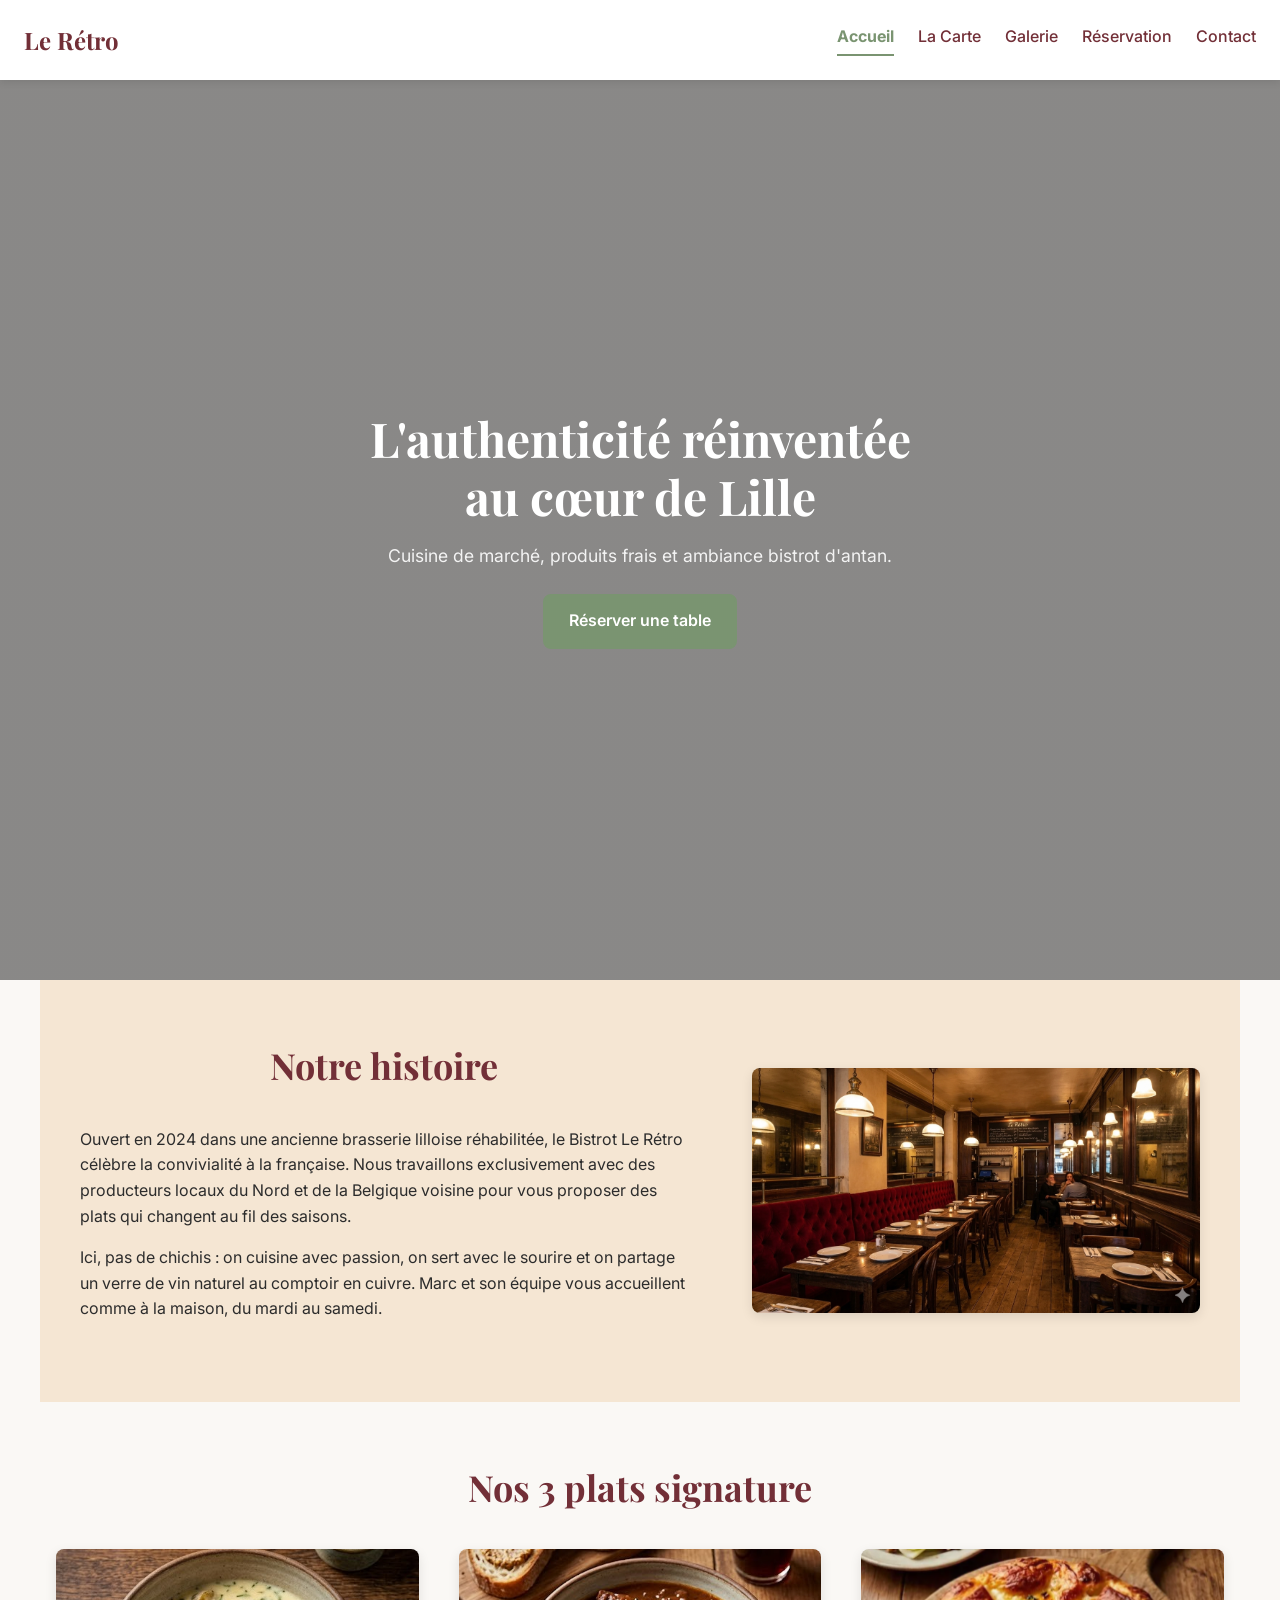
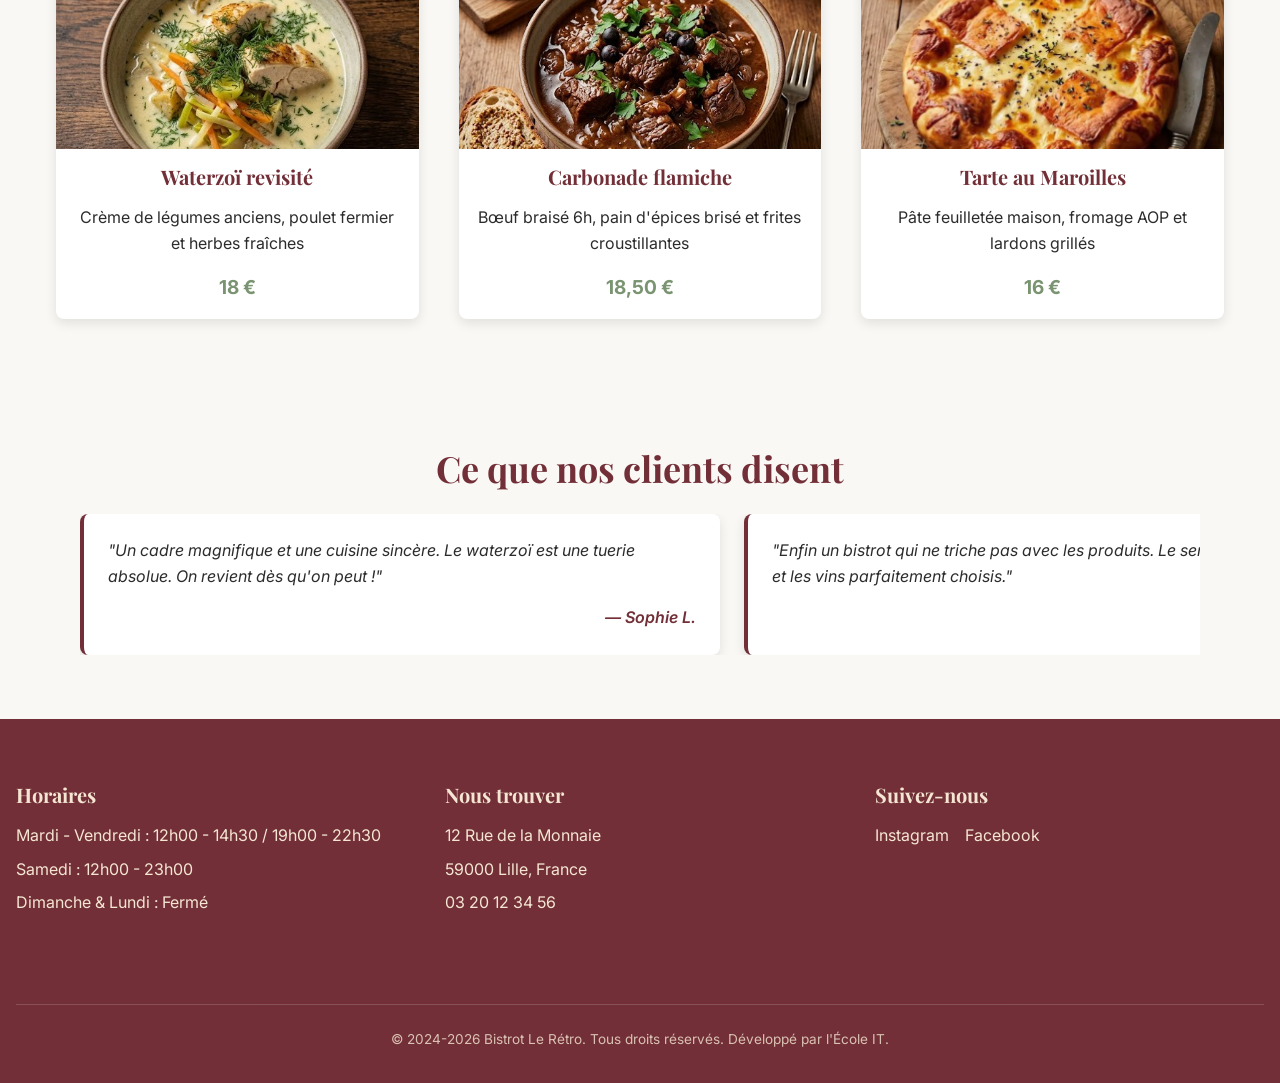
==== commit bf7ba612: "feat: carousel added" ====
--- a/index.html
+++ b/index.html
@@ -80,22 +80,38 @@
 
         <!-- AVIS CLIENTS (Carrousel CSS) -->
         <section class="testimonials" id="testimonials">
-            <h2>Ce que nos clients disent</h2>
-            <div class="testimonials-track">
-                <article class="testimonial-card">
-                    <blockquote>"Un cadre magnifique et une cuisine sincère. Le waterzoï est une tuerie absolue. On revient dès qu'on peut !"</blockquote>
-                    <cite>— Sophie L.</cite>
-                </article>
-                <article class="testimonial-card">
-                    <blockquote>"Enfin un bistrot qui ne triche pas avec les produits. Le service est attentionné et les vins parfaitement choisis."</blockquote>
-                    <cite>— Thomas D.</cite>
-                </article>
-                <article class="testimonial-card">
-                    <blockquote>"Réservation facile, arrivée souriante. La tarte au Maroilles a fait l'unanimité chez mes parents. Merci pour ce moment."</blockquote>
-                    <cite>— Clara M.</cite>
-                </article>
-            </div>
-        </section>
+  <h2>Ce que nos clients disent</h2>
+  <div class="testimonials-wrapper">
+    <div class="testimonials-track">
+      <!-- Cartes originales -->
+      <article class="testimonial-card">
+        <blockquote>"Un cadre magnifique et une cuisine sincère. Le waterzoï est une tuerie absolue. On revient dès qu'on peut !"</blockquote>
+        <cite>— Sophie L.</cite>
+      </article>
+      <article class="testimonial-card">
+        <blockquote>"Enfin un bistrot qui ne triche pas avec les produits. Le service est attentionné et les vins parfaitement choisis."</blockquote>
+        <cite>— Thomas D.</cite>
+      </article>
+      <article class="testimonial-card">
+        <blockquote>"Réservation facile, arrivée souriante. La tarte au Maroilles a fait l'unanimité chez mes parents. Merci pour ce moment."</blockquote>
+        <cite>— Clara M.</cite>
+      </article>
+      <!-- Copies identiques pour la boucle infinie -->
+      <article class="testimonial-card">
+        <blockquote>"Un cadre magnifique et une cuisine sincère. Le waterzoï est une tuerie absolue. On revient dès qu'on peut !"</blockquote>
+        <cite>— Sophie L.</cite>
+      </article>
+      <article class="testimonial-card">
+        <blockquote>"Enfin un bistrot qui ne triche pas avec les produits. Le service est attentionné et les vins parfaitement choisis."</blockquote>
+        <cite>— Thomas D.</cite>
+      </article>
+      <article class="testimonial-card">
+        <blockquote>"Réservation facile, arrivée souriante. La tarte au Maroilles a fait l'unanimité chez mes parents. Merci pour ce moment."</blockquote>
+        <cite>— Clara M.</cite>
+      </article>
+    </div>
+  </div>
+</section>
     </main>
 
     <!-- FOOTER -->
--- a/css/style.css
+++ b/css/style.css
@@ -166,10 +166,25 @@
 
 /* TESTIMONIALS */
 .testimonials { padding: var(--spacing-xl) var(--spacing-sm); background: var(--color-bg); overflow: hidden; }
-.testimonials-track { display: flex; gap: var(--spacing-md); overflow-x: auto; scroll-snap-type: x mandatory; padding-bottom: var(--spacing-sm); -webkit-overflow-scrolling: touch; }
-.testimonials-track::-webkit-scrollbar { height: 6px; }
-.testimonials-track::-webkit-scrollbar-thumb { background: var(--color-primary); border-radius: 3px; }
-.testimonial-card { flex: 0 0 85%; background: var(--color-white); padding: var(--spacing-md); border-radius: var(--radius); box-shadow: var(--shadow); scroll-snap-align: center; border-left: 4px solid var(--color-primary); }
+.testimonials h2 { text-align: center; margin-bottom: var(--spacing-md); }
+
+.testimonials-wrapper { overflow: hidden; }
+
+.testimonials-track {
+  display: flex;
+  gap: var(--spacing-md);
+  width: max-content;
+  animation: scroll-carousel 12s linear infinite;
+}
+
+.testimonials-wrapper:hover .testimonials-track { animation-play-state: paused; }
+
+@keyframes scroll-carousel {
+  0%   { transform: translateX(0); }
+  100% { transform: translateX(-50%); }
+}
+
+.testimonial-card { width: 300px; background: var(--color-white); padding: var(--spacing-md); border-radius: var(--radius); box-shadow: var(--shadow); border-left: 4px solid var(--color-primary); flex-shrink: 0; }
 .testimonial-card blockquote { font-style: italic; margin-bottom: var(--spacing-sm); }
 .testimonial-card cite { font-weight: 600; color: var(--color-primary); display: block; text-align: right; }
 
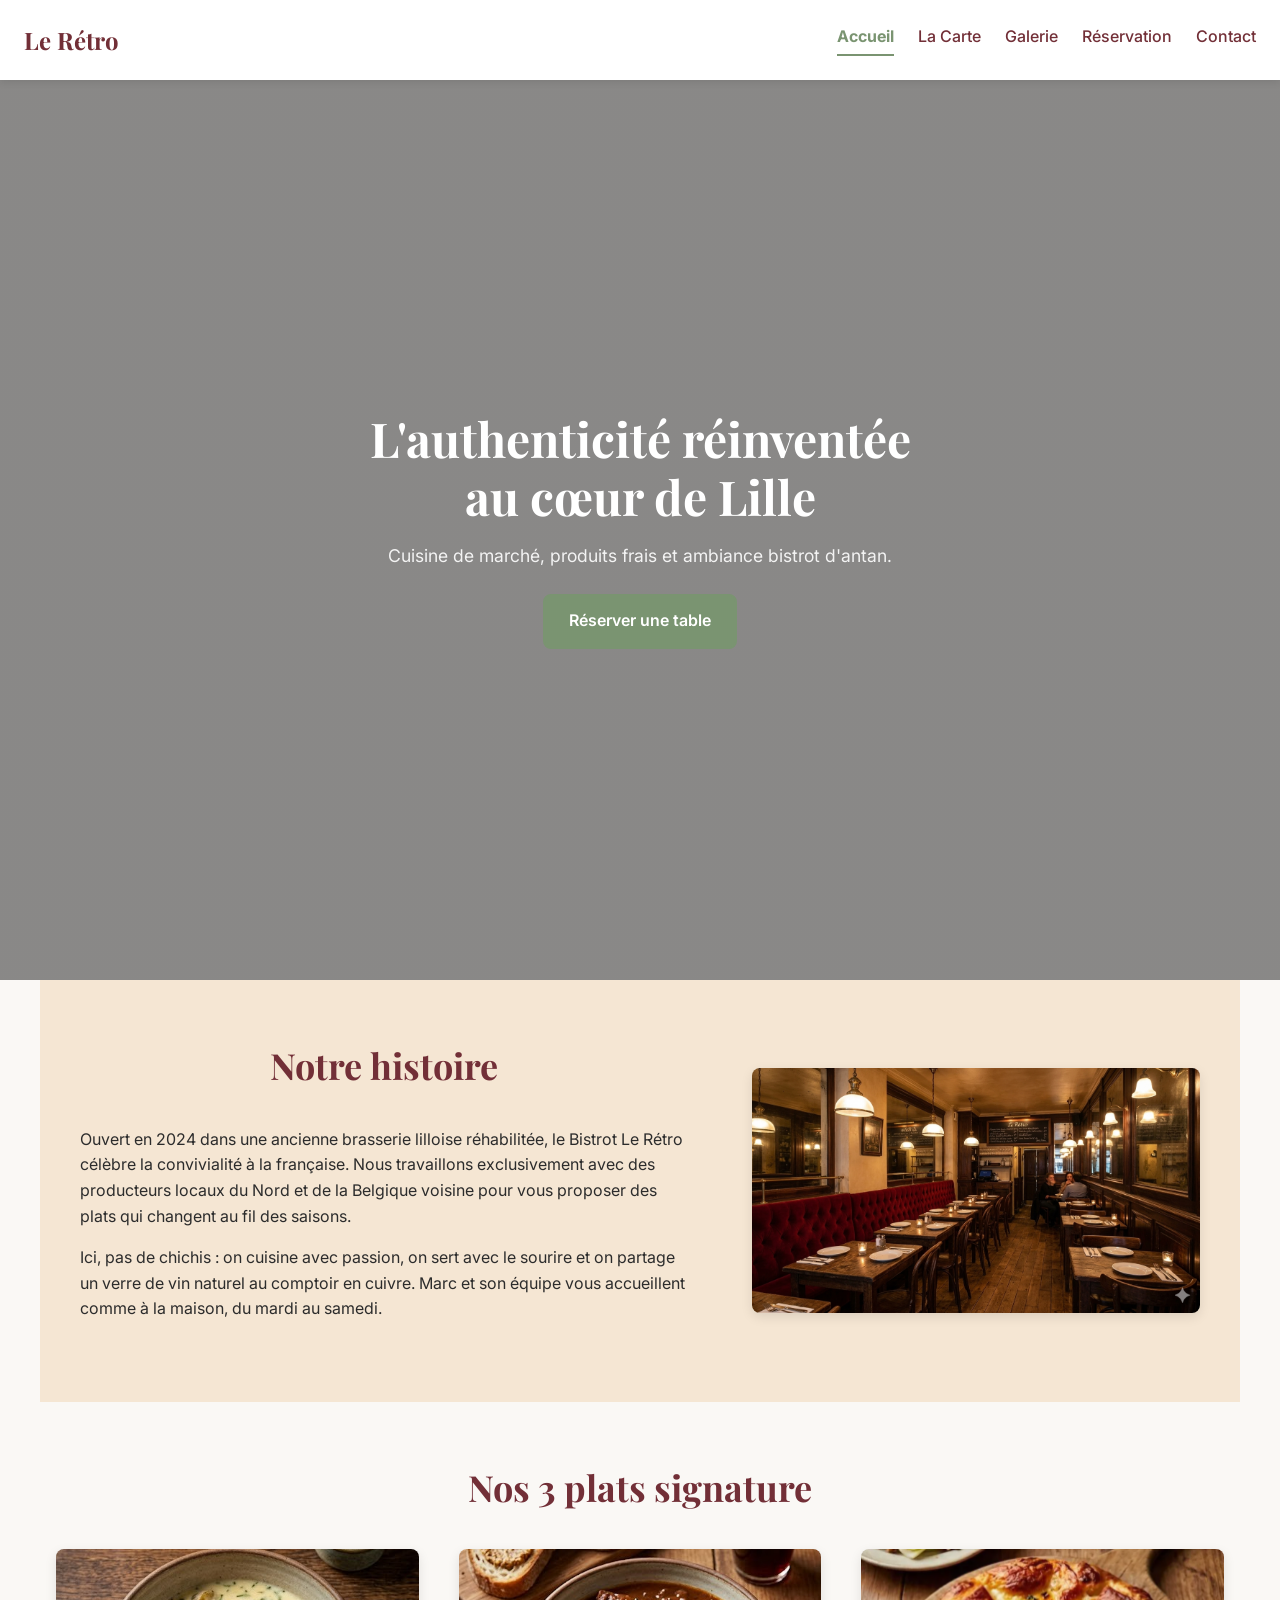
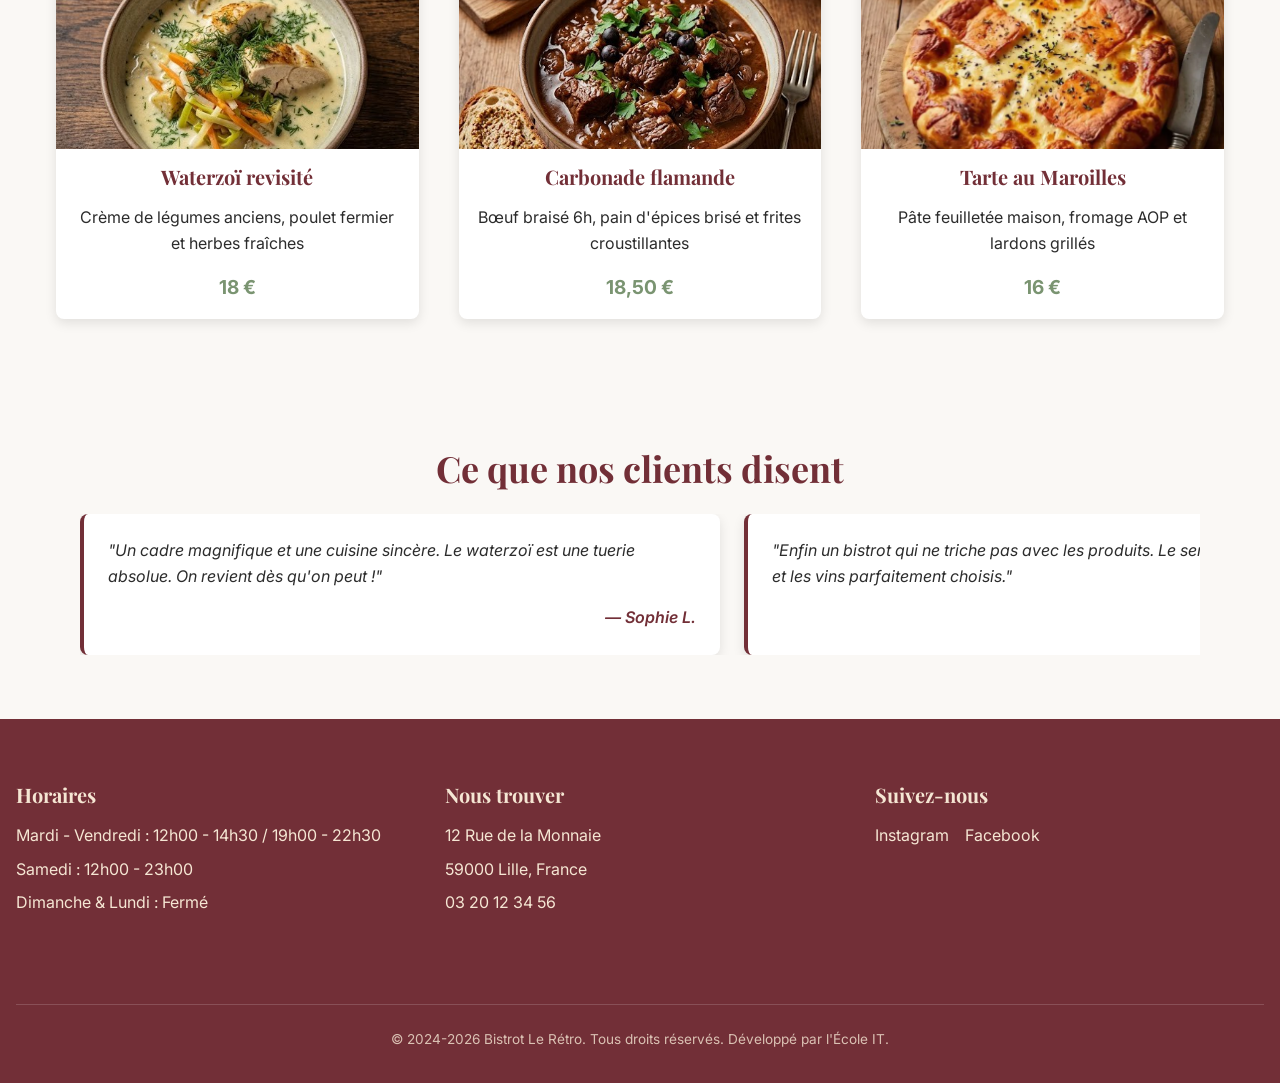
==== commit a155f589: "fix: fixed header title" ====
--- a/index.html
+++ b/index.html
@@ -65,7 +65,7 @@
                 </article>
                 <article class="signature-card">
                     <img src="img/carbo.jpeg" alt="Carbonade flamande accompagnée de frites maison et sauce brune" class="signature-img" loading="lazy">
-                    <h3>Carbonade flamiche</h3>
+                    <h3>Carbonade flamande</h3>
                     <p>Bœuf braisé 6h, pain d'épices brisé et frites croustillantes</p>
                     <span class="signature-price">18,50 €</span>
                 </article>
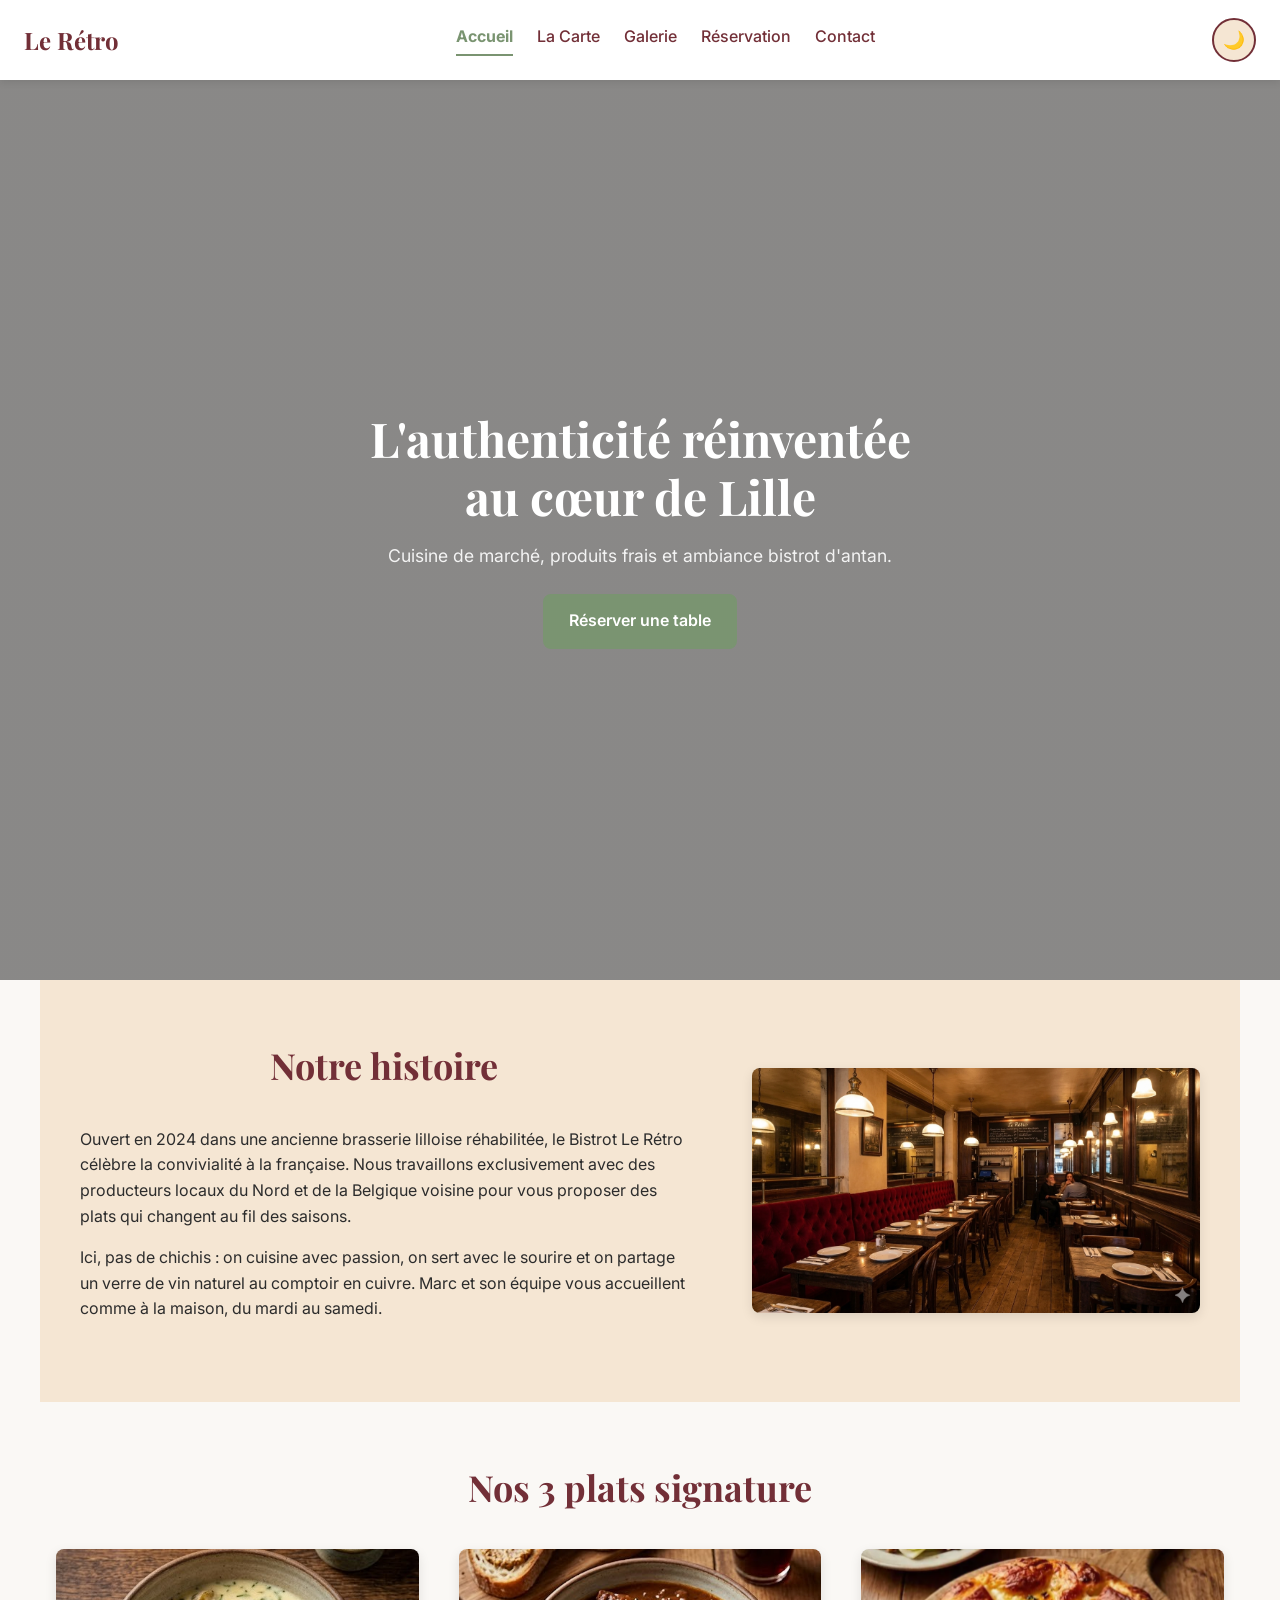
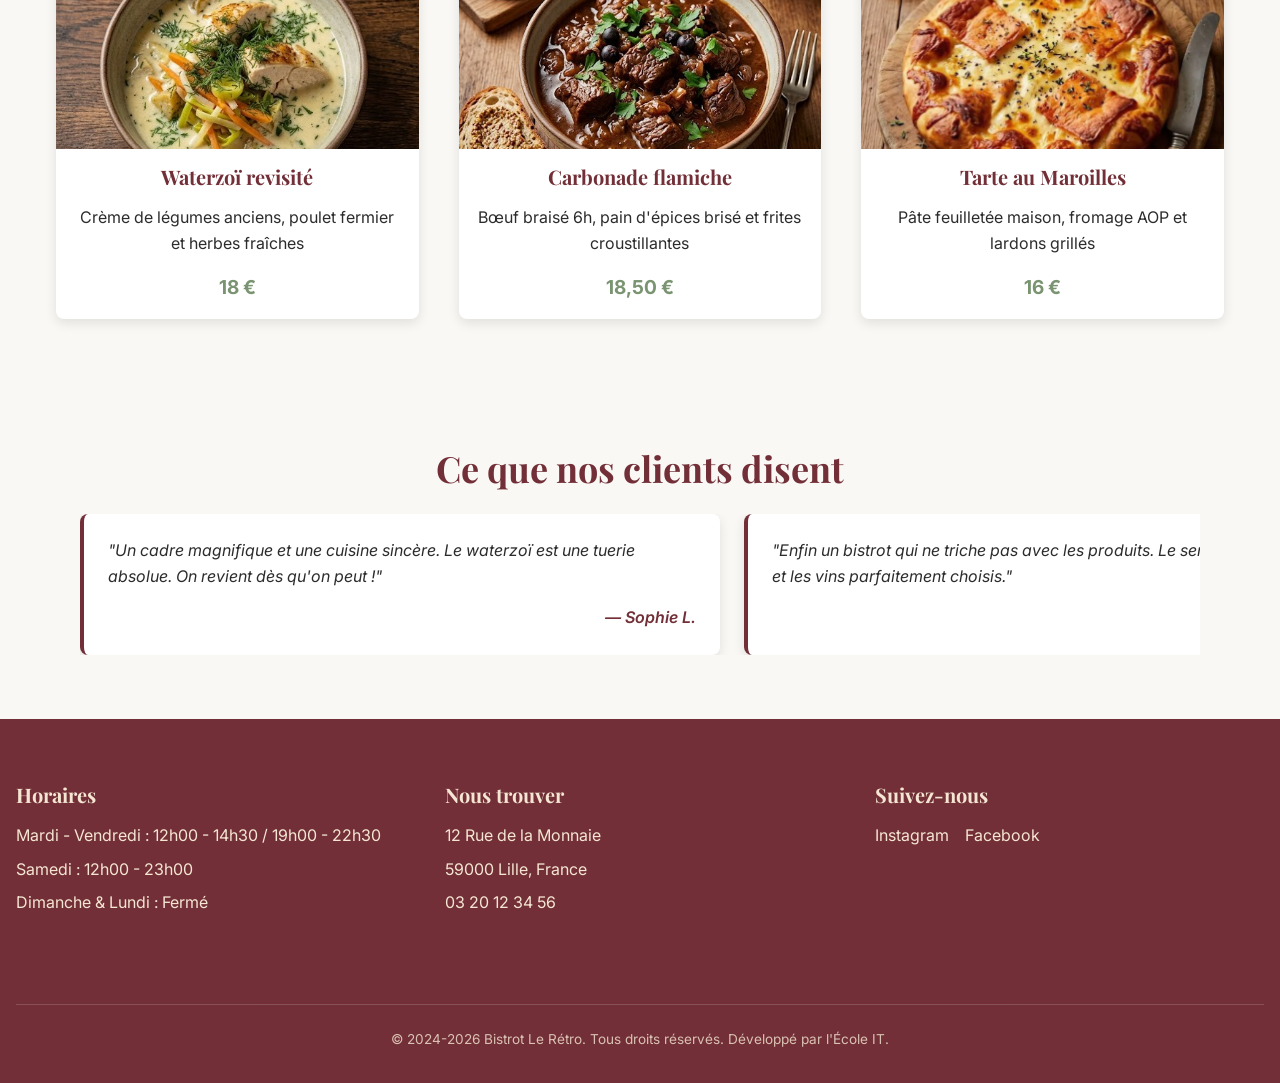
==== commit a23b331f: "feat : add black mode" ====
--- a/index.html
+++ b/index.html
@@ -30,6 +30,7 @@
                 <li><a href="contact.html" class="nav-link">Contact</a></li>
             </ul>
         </nav>
+        <button class="theme-toggle" id="theme-toggle" aria-label="Basculer le mode sombre">🌙</button>
     </header>
 
     <main>
@@ -65,7 +66,7 @@
                 </article>
                 <article class="signature-card">
                     <img src="img/carbo.jpeg" alt="Carbonade flamande accompagnée de frites maison et sauce brune" class="signature-img" loading="lazy">
-                    <h3>Carbonade flamande</h3>
+                    <h3>Carbonade flamiche</h3>
                     <p>Bœuf braisé 6h, pain d'épices brisé et frites croustillantes</p>
                     <span class="signature-price">18,50 €</span>
                 </article>
@@ -141,5 +142,6 @@
     </footer>
 
     <script src="js/nav.js" defer></script>
+    <script src="js/theme.js" defer></script>
 </body>
 </html>
--- a/css/style.css
+++ b/css/style.css
@@ -25,6 +25,20 @@
   --radius: 8px;
   --shadow: 0 4px 12px rgba(0,0,0,0.1);
   --transition: 0.3s ease;
+  --color-border: rgba(0,0,0,0.08);
+  --color-muted: #727272;
+}
+
+.dark-theme,
+[data-theme="dark"] {
+  --color-primary: #d9b29f;
+  --color-secondary: #2f2b27;
+  --color-accent: #c49c6c;
+  --color-text: #f5f0e9;
+  --color-bg: #121212;
+  --color-white: #f8f4ef;
+  --color-border: rgba(255,255,255,0.12);
+  --color-muted: #c9c1b7;
 }
 
 html { scroll-behavior: smooth; }
@@ -52,6 +66,26 @@
 img { max-width: 100%; height: auto; display: block; }
 ul { list-style: none; }
 button { font-family: inherit; cursor: pointer; border: none; background: none; }
+
+.theme-toggle {
+  display: inline-flex;
+  align-items: center;
+  justify-content: center;
+  width: 44px;
+  height: 44px;
+  border-radius: 999px;
+  background: var(--color-secondary);
+  color: var(--color-primary);
+  border: 2px solid var(--color-primary);
+  font-size: 1.1rem;
+  transition: background var(--transition), color var(--transition), transform var(--transition);
+}
+.theme-toggle:hover,
+.theme-toggle:focus {
+  transform: scale(1.05);
+  background: var(--color-primary);
+  color: var(--color-white);
+}
 
 /* Accessibilité & Réduction de mouvement */
 @media (prefers-reduced-motion: reduce) {
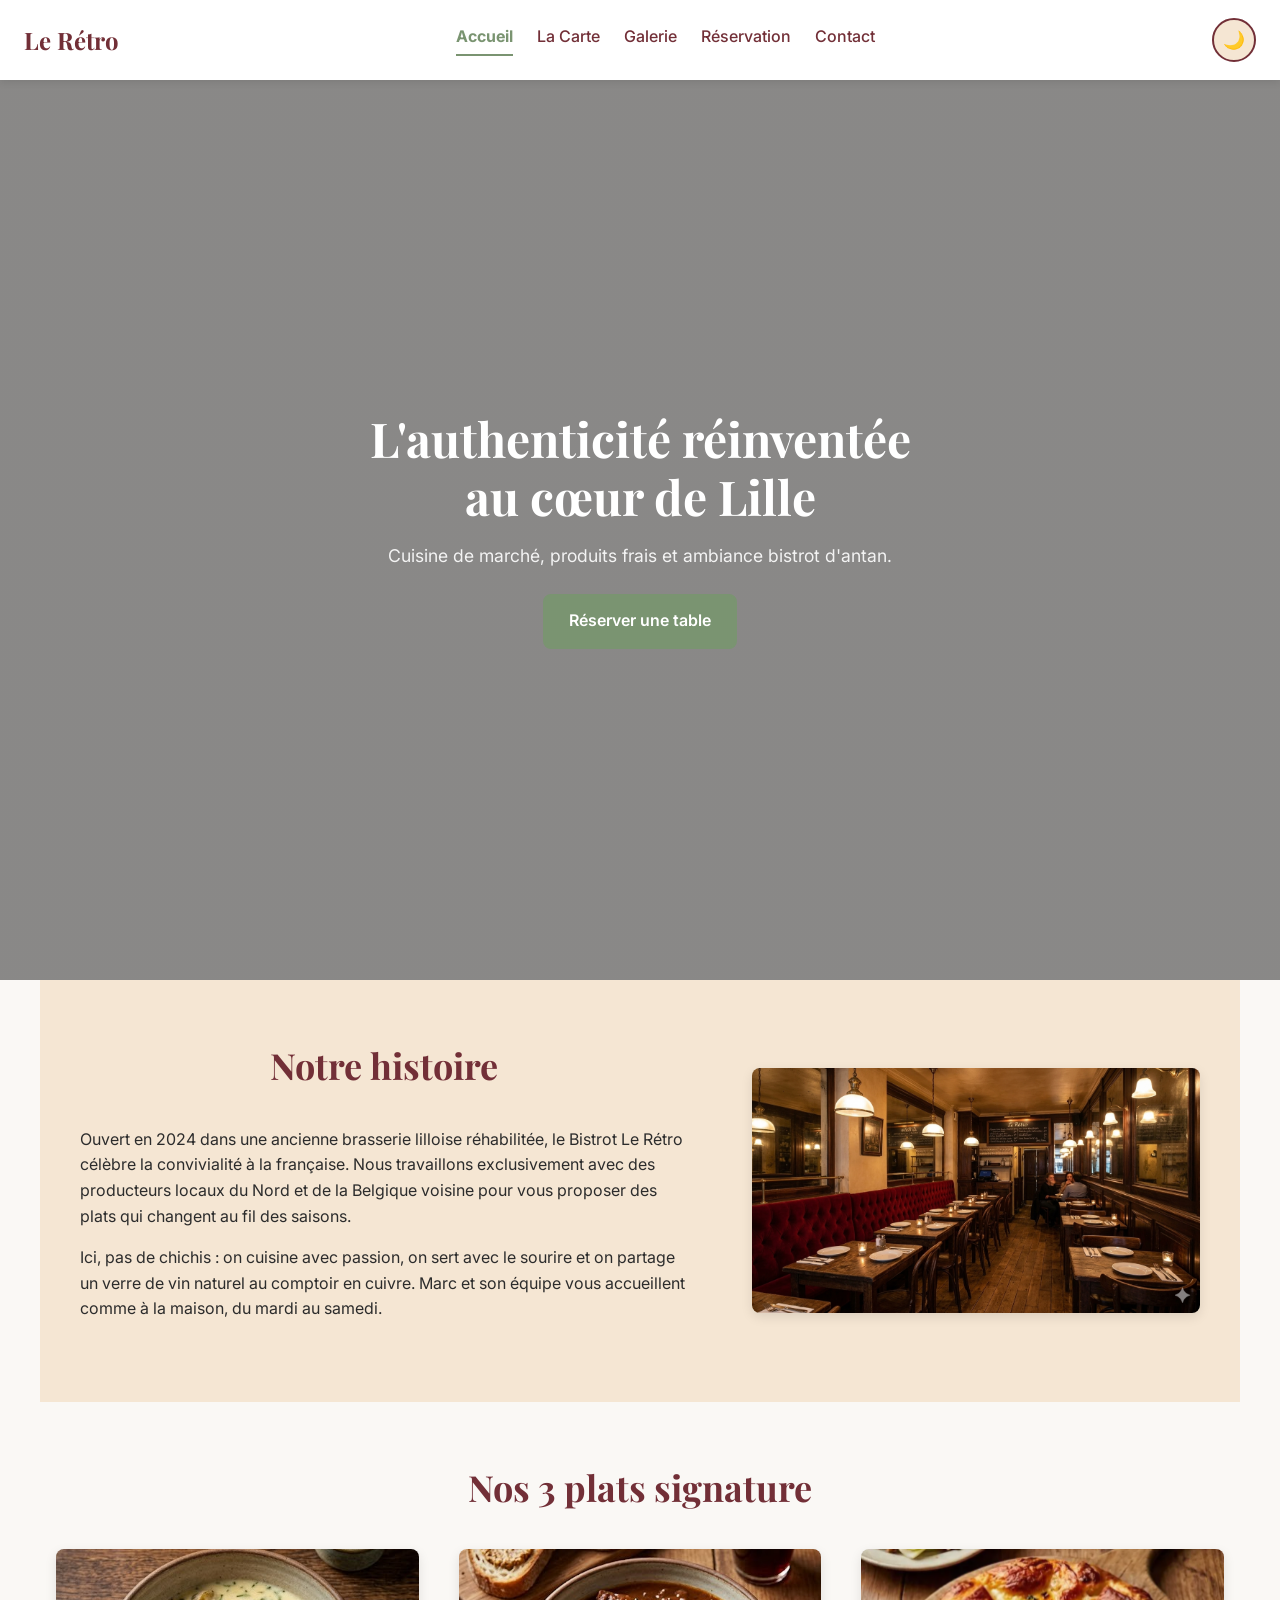
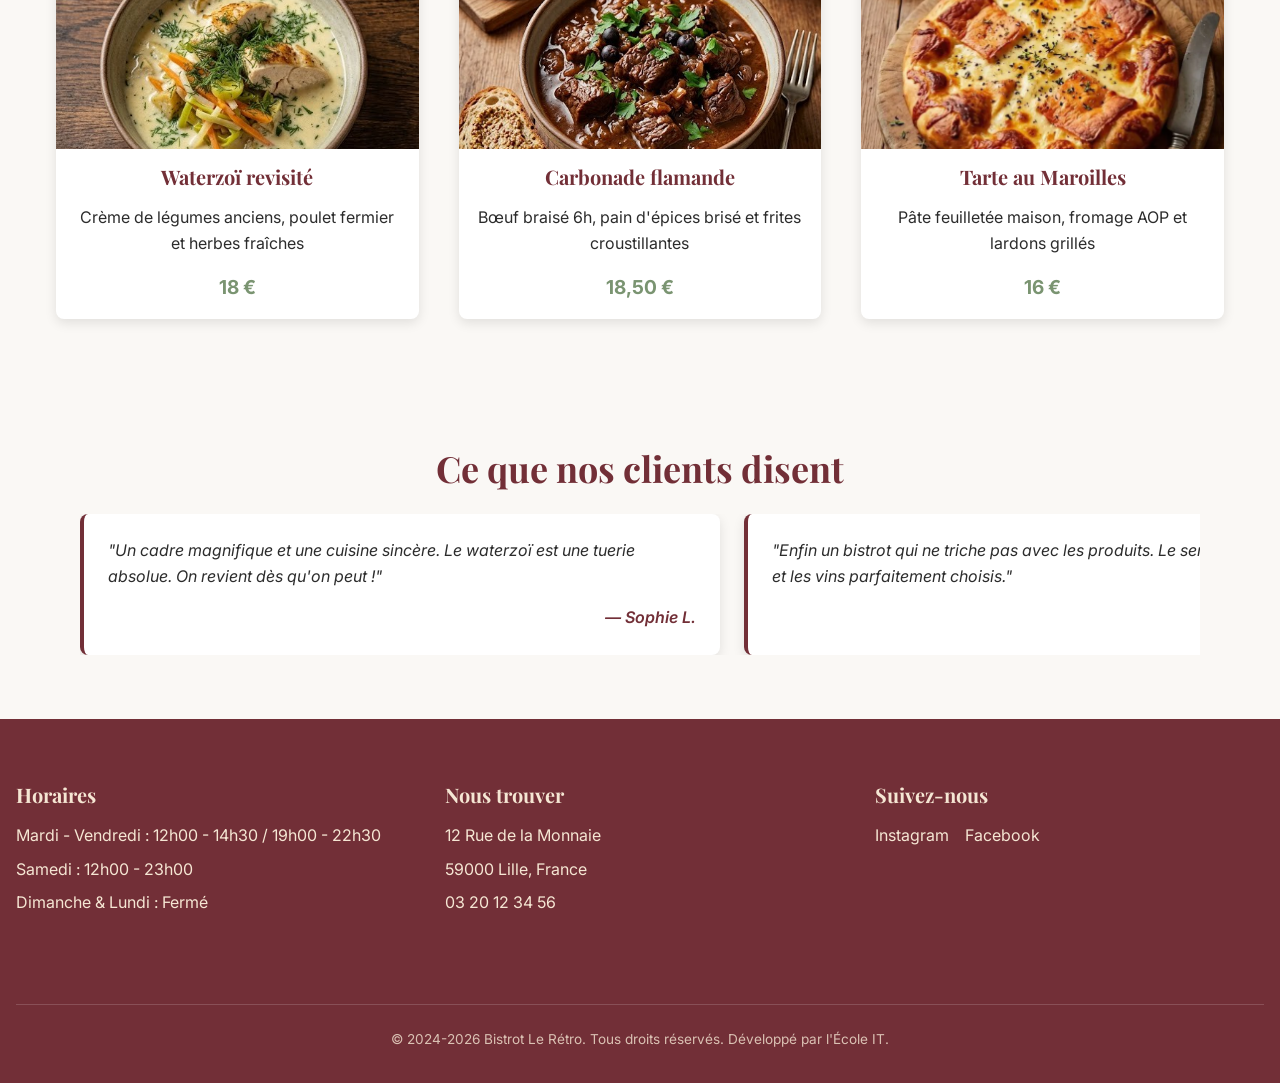
==== commit 80b24450: "feat : add dark mode" ====
--- a/index.html
+++ b/index.html
@@ -66,7 +66,7 @@
                 </article>
                 <article class="signature-card">
                     <img src="img/carbo.jpeg" alt="Carbonade flamande accompagnée de frites maison et sauce brune" class="signature-img" loading="lazy">
-                    <h3>Carbonade flamiche</h3>
+                    <h3>Carbonade flamande</h3>
                     <p>Bœuf braisé 6h, pain d'épices brisé et frites croustillantes</p>
                     <span class="signature-price">18,50 €</span>
                 </article>
